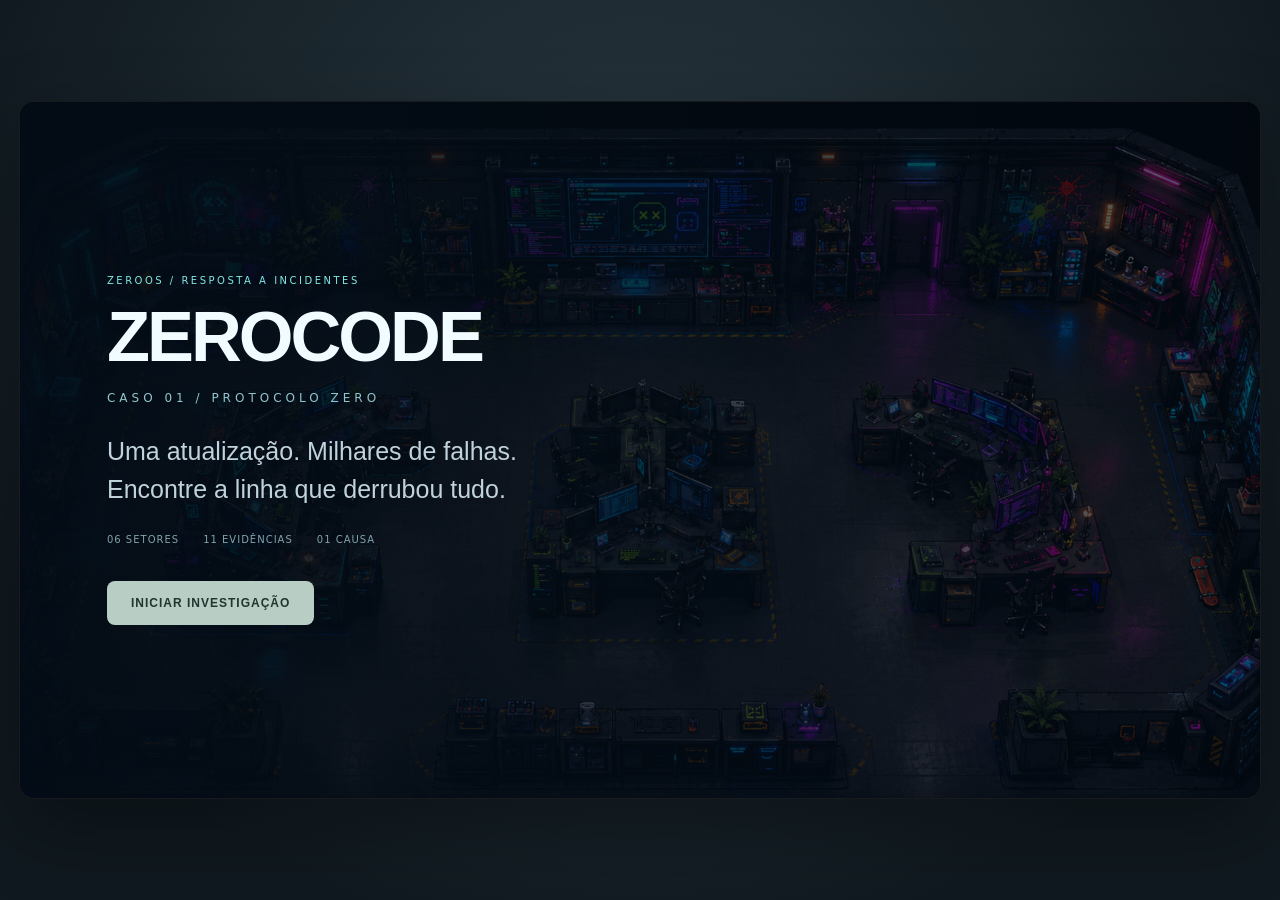
==== index.html @ 0b6ac016 "Tarefa 08: app Wireshark (50 pacotes, filtros, detalhes) liberado por 5 lembranças" ====
<!DOCTYPE html>
<html lang="pt-br">
<head>
  <meta charset="UTF-8" />
  <meta name="viewport" content="width=device-width, initial-scale=1.0" />
  <title>ZeroCode — Protocolo Zero</title>
  <link rel="icon" type="image/png" href="assets/zeroos/imported/1.png?v=2" />
  <link rel="stylesheet" href="style.css" />
  <link rel="stylesheet" href="ui/phone.css" />
  <link rel="stylesheet" href="ui/pixel-hud.css" />
  <link rel="stylesheet" href="ui/manager.css" />
  <link rel="stylesheet" href="ui/nexus.css" />
  <link rel="stylesheet" href="ui/pause-charcoal.css" />
  <link rel="stylesheet" href="ui/final-conversation.css" />
  <link rel="stylesheet" href="ui/os-base.css" />
  <link rel="stylesheet" href="ui/os-theme-zero.css" />
  <link rel="stylesheet" href="ui/os-theme-windows.css" />
  <link rel="stylesheet" href="ui/zeroos-apps.css" />
  <link rel="stylesheet" href="ui/flags.css" />
</head>
<body>
  <div id="game-container">
    <canvas id="game-canvas" width="800" height="600"></canvas>

    <!-- TELA INICIAL -->
    <div id="start-screen" class="overlay-screen">
      <div class="overlay-box">
        <div class="eyebrow">ZEROOS / RESPOSTA A INCIDENTES</div><h1 class="title-neon">ZEROCODE</h1>
        <p class="subtitle">CASO 01 / PROTOCOLO ZERO</p>
        <p class="intro-copy">Uma atualização. Milhares de falhas.<br>Encontre a linha que derrubou tudo.</p><div class="case-meta"><span>06 SETORES</span><span>11 EVIDÊNCIAS</span><span>01 CAUSA</span></div><button id="start-button" class="neon-button">INICIAR INVESTIGAÇÃO</button>
      </div>
    </div>

    <!-- CHAMADO INICIAL / BRIEFING -->
    <div id="briefing-screen" class="overlay-screen hidden">
      <div class="overlay-box">
        <h2 class="alert-title">INCIDENTE DETECTADO</h2>
        <p class="briefing-text">
          02:14. O deploy 2.1 do NEXUS derrubou a operação. Clientes cobrados várias vezes. A fila não para de crescer. E chamaram você — o melhor do time.
        </p>
        <p class="briefing-text">
          Só tem um problema: depois do acidente, você não lembra de nada. E ninguém pode saber.
        </p>
        <p class="controls-hint">WASD / setas: mover · Shift: correr · E: interagir · J: dossiê · I: bolso · Esc: pausa</p>
        <button id="briefing-button" class="neon-button">ENTRAR NA SALA</button>
      </div>
    </div>

    <!-- HUD -->
    <div id="hud" class="hidden">
      <div class="hud-panel">
        <div class="hud-found">Pistas encontradas: 0/0</div>
        <div class="hud-relevant">Pistas relevantes: 0/0</div>
        <div class="hud-false hidden">Pista falsa identificada: NÃO</div>
      </div>
    </div>

    <!-- MINIMAPA -->
    <div id="minimap" class="hidden"></div>

    <!-- MINI INVENTÁRIO -->
    <div id="inventory" class="hidden" aria-label="Inventário">
      <button class="inv-bag" aria-label="Abrir bolso do moletom (I)"><span class="pocket-symbol" aria-hidden="true"></span><span>BOLSO <kbd>I</kbd></span></button>
      <div class="inv-slots"></div>
    </div>

    <div id="interaction-prompt" class="hidden"></div>

    <!-- ALERTA DE PISTA -->
    <div id="clue-alert" class="hidden">
      <div class="clue-alert-box">
        <div class="clue-alert-title">PISTA ENCONTRADA</div>
        <div class="clue-alert-body"></div>
      </div>
    </div>

    <!-- MODAL DE DIÁLOGO -->
    <div id="dialogue-modal" class="hidden">
      <div class="dialogue-panel">
        <div class="dialogue-portraits">
          <div class="dialogue-sprite npc">
            <div class="sprite-avatar npc-avatar"></div>
          </div>
          <div class="dialogue-sprite player">
            <div class="sprite-avatar player-avatar"></div>
          </div>
        </div>
        <div class="dialogue-box">
          <div class="dialogue-speaker-badge">
            <span class="dialogue-name"></span>
          </div>
          <p class="dialogue-text"></p>
          <button class="dialogue-continue neon-button small">CONTINUAR (E)</button>
        </div>
      </div>
    </div>

    <!-- PAINEL DE DECISÃO FINAL -->
    <div id="decision-modal" class="hidden">
      <div class="decision-panel">
        <h2 class="decision-title">QUAL É A CAUSA MAIS PROVÁVEL?</h2>
        <div class="decision-options"></div>
      </div>
    </div>

    <!-- RESULTADO DA INVESTIGAÇÃO -->
    <div id="result-screen" class="overlay-screen hidden">
      <div class="overlay-box">
        <h2 class="result-title"></h2>
        <div class="result-body"></div>
        <button id="result-button" class="neon-button">CONCLUIR FASE</button>
      </div>
    </div>

    <!-- FASE CONCLUÍDA -->
    <div id="complete-screen" class="overlay-screen hidden">
      <div class="overlay-box">
        <h2 class="title-neon">FASE CONCLUÍDA</h2>
        <p class="subtitle">O NEXUS está online. A investigação fica registrada.</p><button class="neon-button">JOGAR NOVAMENTE</button>
      </div>
    </div>
  </div>

  <!-- Dados -->
  <script src="data/maps.js"></script>
  <script src="data/objects.js"></script>
  <script src="data/npcs.js"></script>
  <script src="data/dialogs.js"></script>
  <script src="data/clues.js"></script>
  <script src="data/missions.js"></script>
  <script src="data/code-missions.js"></script>

  <!-- Engine -->
  <script src="engine/api.js"></script>
  <script src="engine/progress.js"></script>
  <script src="engine/os/vfs.js"></script>
  <script src="engine/input.js"></script>
  <script src="engine/collision.js"></script>
  <script src="engine/camera.js"></script>
  <script src="engine/roomManager.js"></script>
  <script src="engine/player.js?v=2"></script>
  <script src="engine/interaction.js"></script>
  <script src="engine/clues.js"></script>
  <script src="engine/dialogue.js"></script>
  <script src="engine/mission.js"></script>
  <script src="engine/hud.js"></script>
  <script src="engine/inventory.js"></script>
  <script src="engine/renderer.js"></script>
  <script src="engine/phone.js"></script>
  <script src="engine/game.js"></script>

  <script src="engine/os/window-manager.js"></script>
  <script src="engine/os/context-menu.js"></script>
  <script src="engine/os/notepad.js"></script>
  <script src="engine/flags-ui.js"></script>
  <script src="engine/case.js"></script>
  <script src="engine/computer.js"></script>
  <script src="engine/explorer.js"></script>
  <script src="engine/manager.js"></script>
  <script src="main.js"></script>
  <script src="engine/windows-pixel.js"></script>
  <script src="engine/os-setup.js"></script>
  <script src="engine/os/apps.js"></script>
  <script src="engine/os/apps/sobre.js"></script>
  <script src="engine/os/terminal-core.js"></script>
  <script src="engine/os/apps/terminal.js"></script>
  <script src="engine/os/apps/wireshark-filter.js"></script>
  <script src="engine/os/apps/wireshark.js"></script>
  <script src="engine/nexus-result.js"></script>
</body>
</html>
---- style.css ----
:root {
  --neon-cyan: #7cf9ff;
  --neon-magenta: #ff2fd0;
  --neon-green: #3dff8a;
  --neon-yellow: #ffd23d;
  --bg-dark: #05060a;
  --panel-bg: rgba(10, 12, 24, 0.92);
  --font-main: 'Courier New', Courier, monospace;
}

* {
  box-sizing: border-box;
}

html, body {
  margin: 0;
  padding: 0;
  background: #000;
  color: #eaf6ff;
  font-family: var(--font-main);
  height: 100%;
  overflow: hidden;
}

#game-container {
  position: relative;
  width: min(96vw, 167vh);
  aspect-ratio: 1672 / 941;
  margin: 12px auto;
  border: 2px solid rgba(124, 249, 255, 0.4);
  box-shadow: 0 0 40px rgba(124, 249, 255, 0.15);
  background: var(--bg-dark);
}

#game-container:fullscreen,
#game-container:-webkit-full-screen {
  width: 100vw !important;
  height: 100vh !important;
  max-width: none !important;
  max-height: none !important;
  aspect-ratio: auto !important;
  margin: 0 !important;
  border: none !important;
  border-radius: 0 !important;
  box-shadow: none !important;
}

#game-canvas {
  display: block;
  width: 100%;
  height: 100%;
  image-rendering: auto;
}

.hidden {
  display: none !important;
}

/* --------- Overlays genéricos (start / briefing / result / complete) --------- */

.overlay-screen {
  position: absolute;
  inset: 0;
  display: flex;
  align-items: center;
  justify-content: center;
  background: rgba(2, 3, 8, 0.92);
  z-index: 40;
  text-align: center;
  padding: 20px;
}

.overlay-box {
  max-width: 560px;
}

.title-neon {
  font-size: 48px;
  letter-spacing: 6px;
  margin: 0 0 8px;
  color: var(--neon-cyan);
  text-shadow: 0 0 8px var(--neon-cyan), 0 0 22px var(--neon-magenta);
}

.subtitle {
  color: #b9c8ff;
  margin: 0 0 28px;
  font-size: 15px;
}

.alert-title {
  color: var(--neon-magenta);
  font-size: 28px;
  letter-spacing: 3px;
  text-shadow: 0 0 10px var(--neon-magenta);
  margin-bottom: 18px;
}

.briefing-text {
  color: #d4e6ff;
  font-size: 14px;
  line-height: 1.6;
  margin-bottom: 14px;
}

.neon-button {
  background: transparent;
  color: var(--neon-cyan);
  border: 2px solid var(--neon-cyan);
  padding: 12px 26px;
  font-family: var(--font-main);
  font-size: 14px;
  letter-spacing: 2px;
  cursor: pointer;
  border-radius: 4px;
  box-shadow: 0 0 10px rgba(124, 249, 255, 0.4);
  transition: all 0.15s ease;
  margin-top: 10px;
}

.neon-button:hover {
  background: rgba(124, 249, 255, 0.15);
  box-shadow: 0 0 18px rgba(124, 249, 255, 0.8);
}

.neon-button.small {
  padding: 8px 16px;
  font-size: 12px;
}

.result-title {
  font-size: 24px;
  letter-spacing: 2px;
  margin-bottom: 16px;
  color: var(--neon-yellow);
  text-shadow: 0 0 10px var(--neon-yellow);
}

#result-screen.is-correct .result-title {
  color: var(--neon-green);
  text-shadow: 0 0 10px var(--neon-green);
}

#result-screen.is-incorrect .result-title {
  color: var(--neon-magenta);
  text-shadow: 0 0 10px var(--neon-magenta);
}

.result-body p {
  color: #d4e6ff;
  font-size: 14px;
  line-height: 1.6;
  margin: 0 0 10px;
}

/* --------- HUD --------- */

#hud {
  position: absolute;
  top: 12px;
  left: 12px;
  z-index: 20;
  pointer-events: none;
}

.hud-panel {
  background: var(--panel-bg);
  border: 1px solid rgba(124, 249, 255, 0.4);
  border-radius: 6px;
  padding: 10px 14px;
  font-size: 12px;
  line-height: 1.7;
  color: var(--neon-cyan);
  box-shadow: 0 0 12px rgba(124, 249, 255, 0.2);
}

.hud-false {
  color: var(--neon-magenta);
}

#interaction-prompt {
  position: absolute;
  bottom: 24px;
  left: 50%;
  transform: translateX(-50%);
  background: rgba(0, 0, 0, 0.75);
  border: 1px solid var(--neon-yellow);
  color: var(--neon-yellow);
  padding: 8px 16px;
  border-radius: 20px;
  font-size: 13px;
  letter-spacing: 1px;
  z-index: 20;
  box-shadow: 0 0 12px rgba(255, 210, 61, 0.5);
}

/* --------- Minimapa --------- */

#minimap {
  position: absolute;
  left: 12px;
  bottom: 12px;
  z-index: 20;
  max-width: 58%;
  padding: 8px 10px;
  background: rgba(5, 7, 16, 0.9);
  border: 1px solid rgba(181, 108, 255, 0.55);
  border-radius: 6px;
  box-shadow: 0 0 14px rgba(181, 108, 255, 0.25);
  pointer-events: none;
}

.minimap-title {
  margin-bottom: 6px;
  color: #b9c8ff;
  font-size: 8px;
  letter-spacing: 1.5px;
}

.minimap-route {
  display: flex;
  align-items: center;
  gap: 4px;
}

.minimap-room {
  padding: 4px 6px;
  border: 1px solid rgba(124, 249, 255, 0.2);
  border-radius: 3px;
  color: rgba(234, 246, 255, 0.35);
  font-size: 8px;
  white-space: nowrap;
}

.minimap-room.visited {
  color: #b9c8ff;
  border-color: rgba(124, 249, 255, 0.55);
}

.minimap-room.current {
  color: var(--neon-cyan);
  border-color: var(--neon-cyan);
  background: rgba(124, 249, 255, 0.12);
  box-shadow: 0 0 9px rgba(124, 249, 255, 0.55);
}

.minimap-connector {
  color: rgba(124, 249, 255, 0.55);
  font-size: 9px;
}

.minimap-connector.disconnected {
  color: rgba(255, 255, 255, 0.15);
}

/* --------- Alerta de pista (toast) --------- */

#clue-alert {
  position: absolute;
  top: 12px;
  right: 12px;
  max-width: 260px;
  z-index: 30;
  opacity: 0;
  transform: translateY(-10px);
  transition: opacity 0.3s ease, transform 0.3s ease;
  pointer-events: none;
}

#clue-alert.visible {
  opacity: 1;
  transform: translateY(0);
}

.clue-alert-box {
  background: var(--panel-bg);
  border: 1px solid var(--neon-green);
  border-radius: 6px;
  padding: 12px 14px;
  box-shadow: 0 0 16px rgba(61, 255, 138, 0.35);
}

.clue-alert-title {
  color: var(--neon-green);
  font-size: 12px;
  letter-spacing: 1.5px;
  margin-bottom: 6px;
}

.clue-alert-body p {
  color: #d4e6ff;
  font-size: 11px;
  line-height: 1.5;
  margin: 0 0 4px;
}

/* --------- Modal de diálogo (quase tela cheia) --------- */

#dialogue-modal {
  position: absolute;
  inset: 24px;
  z-index: 50;
  background: rgba(3, 4, 10, 0.94);
  border: 1px solid rgba(124, 249, 255, 0.4);
  border-radius: 10px;
  display: flex;
  flex-direction: column;
  padding: 24px;
}

.dialogue-panel {
  display: flex;
  flex-direction: column;
  height: 100%;
}

.dialogue-portraits {
  flex: 1;
  display: flex;
  align-items: flex-end;
  justify-content: space-between;
  padding: 0 20px;
}

.dialogue-sprite {
  opacity: 0.35;
  transition: opacity 0.15s ease, transform 0.15s ease;
  transform: scale(0.94);
}

.dialogue-sprite.active {
  opacity: 1;
  transform: scale(1);
}

.sprite-avatar {
  width: 96px;
  height: 96px;
  border-radius: 50%;
  border: 2px solid var(--neon-cyan);
  box-shadow: 0 0 20px rgba(124, 249, 255, 0.4);
}

.npc-avatar {
  background: radial-gradient(circle at 35% 30%, #ff7ad9, #7a1f6b);
}

.player-avatar {
  background: radial-gradient(circle at 35% 30%, #7cf9ff, #1e5fd7);
}

.dialogue-box {
  border-top: 1px solid rgba(124, 249, 255, 0.3);
  padding-top: 16px;
}

.dialogue-speaker-badge {
  display: inline-block;
  padding: 4px 12px;
  border-radius: 4px;
  margin-bottom: 10px;
  font-size: 12px;
  letter-spacing: 1.5px;
  border: 1px solid var(--neon-cyan);
  color: var(--neon-cyan);
}

.dialogue-speaker-badge.is-player {
  border-color: #7cf9ff;
  color: #7cf9ff;
}

.dialogue-speaker-badge.is-npc {
  border-color: var(--neon-magenta);
  color: var(--neon-magenta);
}

.dialogue-text {
  font-size: 16px;
  line-height: 1.6;
  color: #eaf6ff;
  min-height: 48px;
}

#dialogue-modal.is-investigation {
  justify-content: center;
}

#dialogue-modal.is-investigation .dialogue-panel {
  justify-content: center;
}

#dialogue-modal.is-investigation .dialogue-portraits {
  display: none;
}

#dialogue-modal.is-investigation .dialogue-box {
  width: min(680px, 92%);
  margin: 0 auto;
  padding: 28px;
  border: 1px solid rgba(47, 208, 255, 0.5);
  border-radius: 8px;
  background: rgba(5, 9, 18, 0.96);
  box-shadow: 0 0 22px rgba(47, 208, 255, 0.2);
}

#dialogue-modal.is-investigation .dialogue-text {
  min-height: 80px;
  white-space: pre-line;
  color: var(--neon-cyan);
}

/* --------- Painel de decisão final --------- */

#decision-modal {
  position: absolute;
  inset: 0;
  z-index: 55;
  background: rgba(2, 3, 8, 0.94);
  display: flex;
  align-items: center;
  justify-content: center;
}

.decision-panel {
  width: 90%;
  max-width: 520px;
  background: var(--panel-bg);
  border: 1px solid var(--neon-yellow);
  border-radius: 10px;
  padding: 28px;
  box-shadow: 0 0 24px rgba(255, 210, 61, 0.3);
  text-align: center;
}

.decision-title {
  color: var(--neon-yellow);
  font-size: 18px;
  letter-spacing: 1px;
  margin-bottom: 20px;
}

.decision-options {
  display: flex;
  flex-direction: column;
  gap: 10px;
}

.decision-option {
  background: transparent;
  border: 1px solid rgba(124, 249, 255, 0.5);
  color: #eaf6ff;
  font-family: var(--font-main);
  font-size: 13px;
  padding: 12px 14px;
  border-radius: 6px;
  cursor: pointer;
  text-align: left;
  transition: all 0.15s ease;
}

.decision-option:hover {
  border-color: var(--neon-cyan);
  background: rgba(124, 249, 255, 0.1);
  box-shadow: 0 0 12px rgba(124, 249, 255, 0.4);
}
/* Protocolo Zero: interface de operação */
:root{--neon-cyan:#80e8e6;--neon-magenta:#b9a2ff;--panel-bg:rgba(6,19,29,.96)}
body{display:grid;place-items:center;background:radial-gradient(ellipse at 50% 20%,#102631,#03090f 70%)}
#game-container{width:min(98vw,174vh);margin:0;border:1px solid #34515b;box-shadow:0 24px 100px #0009;overflow:hidden}
.overlay-screen{background:linear-gradient(90deg,rgba(3,12,22,.97),rgba(3,12,22,.65)),url('assets/backgrounds/fase1/sala-dev.png') center/cover;text-align:left;justify-content:flex-start;padding:7%;overflow:auto}
.overlay-box{max-width:680px}.eyebrow{display:block;color:#80e8e6;font-size:10px;letter-spacing:2.5px;margin-bottom:14px}.title-neon{font-family:Arial,sans-serif;font-size:clamp(34px,5.5vw,82px);font-weight:900;letter-spacing:-3px;text-shadow:none;color:#f0fcff;line-height:1.05}.subtitle{letter-spacing:4px;color:#91c5cd;font-size:12px;margin:18px 0 28px}.intro-copy{font-family:Arial,sans-serif;font-size:clamp(16px,2vw,25px);line-height:1.5;color:#c0d2db}.case-meta{display:flex;gap:24px;font-size:10px;color:#81a3ad;letter-spacing:1px;margin:26px 0}.neon-button{background:#80e8e6;color:#071b24;border:0;border-radius:2px;box-shadow:none;font-weight:bold;padding:15px 24px}.neon-button:hover{background:#b5fffa;color:#071b24;box-shadow:0 0 25px #80e8e633}button:focus-visible{outline:3px solid #ffd48c;outline-offset:4px}.alert-title{color:#ffc88a;text-shadow:none}.briefing-text{font-family:Arial,sans-serif;font-size:16px}.controls-hint{font-size:11px;color:#91adb8;line-height:1.7}
#case-bar{position:absolute;top:0;left:0;right:0;z-index:22;display:flex;align-items:center;gap:10px;padding:14px 20px;background:linear-gradient(#06131bf5,#06131be8);border-bottom:1px solid #42616a}#case-bar>div{flex:1}#case-bar .eyebrow{font-size:8px;margin-bottom:6px}#case-bar strong{font-size:12px;font-weight:normal;color:#edfaff}#case-bar button,.case-heading button{background:#142c36;border:1px solid #3f626e;color:#bce9ed;padding:10px;font:11px monospace;cursor:pointer}
#hud{top:88px;left:16px}.hud-panel{font-size:10px;border-radius:2px;border-color:#48636c;box-shadow:none}.hud-relevant{color:#ffc88a}#clue-alert{top:88px}#minimap{border-color:#48636c;box-shadow:none;border-radius:2px}.minimap-room{font-size:9px;padding:6px}.minimap-title{color:#90b2bd}#interaction-prompt{border-radius:3px;border-color:#80e8e6;color:#daffff;box-shadow:none;bottom:70px;max-width:80%;text-align:center;font-size:11px}
#dialogue-modal{inset:auto 5% 7%;min-height:210px;max-height:75%;padding:24px;border-radius:3px;background:#071620f5;box-shadow:0 20px 80px #0008;overflow:auto}.dialogue-portraits{display:none}.dialogue-box{border:0;padding:0}.dialogue-text{font-family:Arial,sans-serif;font-size:18px;line-height:1.7}#dialogue-modal.is-investigation .dialogue-box{width:100%;padding:0;border:0;box-shadow:none;background:none}#dialogue-modal.is-investigation .dialogue-text{font-family:monospace;font-size:15px;min-height:0}.dialogue-speaker-badge{margin-bottom:0;border:0;padding:0;font-size:11px}.dialogue-continue{float:right}
#case-panel{position:absolute;inset:0;z-index:60;display:grid;place-items:center;background:#020910df;padding:4%;backdrop-filter:blur(6px)}.case-window{width:min(850px,100%);max-height:100%;display:flex;flex-direction:column;background:#091a25;border:1px solid #395a68;box-shadow:0 25px 70px #0008}.case-heading{display:flex;align-items:center;justify-content:space-between;padding:22px 26px;border-bottom:1px solid #2b4654}.case-heading .eyebrow{font-size:9px;margin-bottom:8px}.case-heading h2{font:600 26px Arial,sans-serif;margin:0}.case-content{padding:20px 26px;overflow:auto;line-height:1.6;font-size:13px;color:#b5ced9}.case-content pre{background:#031019;border-left:3px solid #80e8e6;padding:22px;color:#80e8e6;font:14px/1.9 monospace;white-space:pre-wrap}.case-content .decision-option{display:block;width:100%;margin:8px 0;padding:14px}.decision-option:disabled{opacity:.4;cursor:default}.terminal-feedback{color:#ffc88a;min-height:24px}.evidence-grid{display:grid;grid-template-columns:1fr 1fr;gap:12px}.evidence-card{border:1px dashed #344c5b;padding:16px;background:#0d202c}.evidence-card.recovered{border:1px solid #3b696c}.evidence-card small{font-size:9px;color:#80e8e6;letter-spacing:1px}.evidence-card h3{font:600 16px Arial,sans-serif;color:#e0f1f7;margin:10px 0}.evidence-card p{font:13px/1.6 Arial,sans-serif;margin:0}.control-grid{display:grid;grid-template-columns:1fr 1fr;gap:16px;margin:24px 0}.control-grid span{border:1px solid #36525e;padding:14px;color:#80e8e6}.control-grid b{display:block;color:#c6d8df;font-weight:normal}.decision-panel{max-width:660px;border:1px solid #668277;border-radius:3px;box-shadow:none;max-height:95%;overflow:auto}.decision-title{color:#80e8e6}.result-title{text-shadow:none}.result-body p{font-family:Arial,sans-serif;font-size:16px}
@media(max-width:700px){#case-bar{padding:8px;gap:5px}#case-bar strong{font-size:9px}#case-bar button{font-size:9px;padding:6px}#case-bar .eyebrow{display:none}#hud{top:45px}.hud-panel{padding:5px;font-size:8px}#clue-alert{top:45px;max-width:210px}#minimap{padding:5px;max-width:95%}.minimap-room{font-size:7px;padding:3px}.minimap-title{display:none}.case-heading{padding:12px}.case-heading h2{font-size:19px}.case-content{padding:12px}.case-content pre{font-size:11px;padding:10px}.overlay-screen{padding:5%}.subtitle{margin:10px 0;font-size:9px}.intro-copy{margin:10px 0}.case-meta{margin:12px 0;gap:15px;font-size:8px}.neon-button{padding:10px 15px;font-size:11px}.briefing-text{font-size:12px}.alert-title{font-size:21px}.dialogue-text{font-size:14px}.evidence-grid{grid-template-columns:1fr}}
@media(prefers-reduced-motion:reduce){*{transition:none!important;animation:none!important}}
.case-window{min-height:0;max-height:100%;overflow:hidden}.case-content{min-height:0}.case-heading{flex-shrink:0}

/* Direção visual — luz difusa, superfícies foscas e sinalização discreta. */
:root {
  --font-main: 'Segoe UI', system-ui, -apple-system, sans-serif;
  --neon-cyan: #bad7d1;
  --neon-magenta: #b9bacd;
  --neon-green: #aec8b8;
  --neon-yellow: #d6c6ab;
  --panel-bg: rgba(23, 35, 44, .92);
  color-scheme: dark;
}
body { background: radial-gradient(ellipse at 50% 30%, #293840, #10191f 78%); }
#game-container { width: min(97vw, 171vh); border-color: #ffffff14; border-radius: 16px; box-shadow: 0 28px 80px #0005; }
#game-canvas { image-rendering: auto; }
#case-bar {
  top: 16px; left: 18px; right: 18px; padding: 12px 16px; gap: 10px;
  background: rgba(23, 35, 44, .88); border: 1px solid #ffffff12;
  border-radius: 12px; box-shadow: 0 6px 22px #0002; backdrop-filter: blur(16px);
}
#case-bar .eyebrow { color: #a9bebf; letter-spacing: 2px; font-size: 9px; margin-bottom: 5px; }
#case-bar strong { font: 500 13px/1.4 'Segoe UI', sans-serif; color: #e0e9e8; }
#case-bar button, .case-heading button {
  border: 1px solid #ffffff12; background: #ffffff05; color: #c4d3d4;
  font: 500 11px 'Segoe UI', sans-serif; border-radius: 7px; padding: 10px 13px;
  transition: background .18s, border-color .18s;
}
#case-bar button:hover, .case-heading button:hover { background: #ffffff10; border-color: #ffffff28; }
#hud { top: 100px; left: 24px; }
.hud-panel { color: #d3dedd; background: #1b2932bb; border: 1px solid #ffffff10; border-radius: 9px; padding: 9px 13px; font: 11px/1.8 'Segoe UI', sans-serif; backdrop-filter: blur(12px); }
.hud-relevant { color: #acbdbb; }
#minimap { left: 24px; bottom: 20px; padding: 10px 12px; border: 1px solid #ffffff12; border-radius: 10px; background: #1b2932da; backdrop-filter: blur(12px); }
.minimap-title { font-size: 8px; letter-spacing: 1.8px; color: #9daeb2; margin-bottom: 8px; }
.minimap-route { gap: 6px; }
.minimap-room { font: 500 9px 'Segoe UI', sans-serif; border-color: transparent; color: #87989e; border-radius: 5px; padding: 6px 7px; }
.minimap-room.visited { color: #b7c5c7; border-color: #ffffff12; }
.minimap-room.current { color: #e1edeb; background: #aecbc31a; border-color: #b1ccc32e; box-shadow: none; }
.minimap-connector { color: #7e95966b; }
#interaction-prompt { bottom: 84px; padding: 11px 18px; border: 1px solid #e0ece42b; border-radius: 10px; background: #202f38ed; color: #e0e9e6; font: 500 12px 'Segoe UI', sans-serif; letter-spacing: .3px; backdrop-filter: blur(12px); box-shadow: 0 5px 20px #0002; }
#clue-alert { top: 104px; right: 24px; }
.clue-alert-box { background: #22352ef0; border: 1px solid #b2cbb835; border-radius: 10px; box-shadow: 0 8px 24px #0002; }
.clue-alert-title { color: #c2d8ca; font-size: 11px; letter-spacing: 1px; }
.clue-alert-body p { color: #c1ceca; font: 12px/1.6 'Segoe UI', sans-serif; }
#dialogue-modal { border: 1px solid #ffffff18; border-radius: 14px; padding: 26px 30px; background: #1a2932f5; box-shadow: 0 16px 50px #0004; backdrop-filter: blur(18px); }
.dialogue-text { color: #dce5e4; font: 17px/1.75 'Segoe UI', sans-serif; }
.dialogue-speaker-badge.is-npc, .dialogue-speaker-badge.is-player { color: #b4cec8; font-family: 'Segoe UI', sans-serif; letter-spacing: 1px; }
#dialogue-modal.is-investigation .dialogue-text { color: #c4d9d4; font-size: 14px; }
.neon-button { background: #b8cec5; color: #22352f; border-radius: 8px; box-shadow: none; font: 600 12px 'Segoe UI', sans-serif; letter-spacing: 1px; }
.neon-button:hover { background: #cfdfd7; box-shadow: none; color: #1b3028; }
#case-panel { background: #101b25b8; backdrop-filter: blur(10px); }
.case-window { background: #202f39; border-color: #ffffff1c; border-radius: 16px; box-shadow: 0 24px 70px #0004; }
.case-heading { border-color: #ffffff10; padding: 24px 28px; }
.case-heading h2 { color: #e1e8e6; font: 500 25px 'Segoe UI', sans-serif; }
.case-heading .eyebrow { color: #a3bdb6; }
.case-content { color: #bac8cd; scrollbar-color: #647b80 transparent; scrollbar-width: thin; }
.case-content pre { border-color: #9bbab0; background: #16242d; color: #bdd2ca; border-radius: 8px; }
.evidence-card { border-color: #ffffff14; background: #ffffff03; border-radius: 10px; }
.evidence-card.recovered { border-color: #abc7b632; background: #a1c5b508; }
.evidence-card small { color: #abc1bb; }
.evidence-card h3 { font-family: 'Segoe UI', sans-serif; font-weight: 500; }
.evidence-card p { color: #b9c7c9; font-family: 'Segoe UI', sans-serif; }
.decision-option { font-family: 'Segoe UI', sans-serif; border-color: #ffffff20; border-radius: 8px; color: #d3dedc; }
.decision-option:hover { border-color: #bacfc760; background: #bed4cb0c; box-shadow: none; }
.decision-panel { background: #202f39; border-color: #ffffff20; border-radius: 14px; }
.decision-title, .terminal-feedback { color: #c4cebb; }
.control-grid span { border-color: #ffffff1c; border-radius: 9px; color: #bbcec7; }
@media (max-width: 700px) {
  #game-container { border-radius: 9px; }
  #case-bar { top: 7px; left: 8px; right: 8px; padding: 7px 9px; border-radius: 8px; }
  #case-bar strong { font-size: 10px; } #case-bar button { font-size: 9px; padding: 6px; }
  #hud { top: 57px; left: 12px; } .hud-panel { font-size: 9px; padding: 5px 9px; }
  #minimap { bottom: 10px; left: 12px; padding: 6px 8px; } .minimap-room { font-size: 8px; padding: 4px; }
  #clue-alert { top: 57px; right: 12px; } #interaction-prompt { bottom: 52px; font-size: 10px; padding: 8px 11px; }
  #dialogue-modal { padding: 16px 20px; } .dialogue-text { font-size: 14px; }
}

/* A opacidade é conduzida pelo loop do jogo, sincronizada com a troca de sala. */
#room-transition {
  position: absolute;
  inset: 0;
  z-index: 80;
  display: grid;
  place-items: center;
  background: #121e27;
  opacity: 0;
  cursor: wait;
}
.room-transition-card { text-align: center; padding: 24px; }
.room-transition-card span {
  display: block;
  color: #8fa9aa;
  font: 500 10px 'Segoe UI', sans-serif;
  letter-spacing: 3px;
  margin-bottom: 12px;
}
.room-transition-card h2 {
  margin: 0;
  color: #dae5e1;
  font: 400 clamp(23px, 3vw, 36px) 'Segoe UI', sans-serif;
  letter-spacing: .5px;
}
.room-transition-card i {
  display: block;
  width: 36px;
  height: 2px;
  border-radius: 2px;
  background: #aec8bb;
  margin: 20px auto 0;
}

/* ═══════════════════════════════════════════════════════════
   PAUSE MENU — Cyberpunk HUD Style
   ═══════════════════════════════════════════════════════════ */

@keyframes pauseFadeIn {
  from { opacity: 0; }
  to   { opacity: 1; }
}
@keyframes pauseSlideLeft {
  from { opacity: 0; transform: translateX(-30px); }
  to   { opacity: 1; transform: translateX(0); }
}
@keyframes pauseSlideRight {
  from { opacity: 0; transform: translateX(30px); }
  to   { opacity: 1; transform: translateX(0); }
}
@keyframes pauseGlowPulse {
  0%, 100% { box-shadow: 0 0 8px #00e5ff44, inset 0 0 8px #00e5ff11; }
  50%      { box-shadow: 0 0 18px #00e5ff66, inset 0 0 14px #00e5ff22; }
}
@keyframes pauseScanline {
  from { background-position: 0 0; }
  to   { background-position: 0 100%; }
}

/* Fullscreen overlay */
#case-panel:has(.pause-menu) {
  background: none !important;
  backdrop-filter: none !important;
  padding: 0 !important;
}

.pause-menu {
  position: absolute;
  inset: 0;
  display: flex;
  flex-direction: column;
  z-index: 1;
  font-family: 'Segoe UI', system-ui, sans-serif;
}

.pause-backdrop {
  position: absolute;
  inset: 0;
  background:
    linear-gradient(180deg, rgba(2, 8, 18, .88) 0%, rgba(4, 14, 28, .82) 50%, rgba(2, 8, 18, .92) 100%);
  backdrop-filter: blur(16px) saturate(.6) brightness(.7);
  animation: pauseFadeIn .25s ease-out;
}

/* Two-column layout */
.pause-layout {
  position: relative;
  z-index: 2;
  flex: 1;
  display: grid;
  grid-template-columns: 1fr 1fr;
  gap: 40px;
  padding: 60px 50px 20px;
  align-content: start;
}

/* ───── LEFT COLUMN ───── */
.pause-left {
  animation: pauseSlideLeft .4s cubic-bezier(.22, .9, .36, 1);
}

.pause-header {
  display: flex;
  align-items: flex-start;
  gap: 16px;
  margin-bottom: 36px;
}

.pause-icon {
  font-size: 32px;
  color: #00e5ff;
  line-height: 1;
  text-shadow: 0 0 20px #00e5ff88, 0 0 40px #00e5ff44;
  margin-top: 2px;
}

.pause-eyebrow {
  display: block;
  font-size: 10px;
  font-weight: 500;
  letter-spacing: 2.5px;
  color: #6bc8d6;
  margin-bottom: 4px;
}

.pause-title {
  margin: 0;
  font-size: 42px;
  font-weight: 800;
  letter-spacing: 3px;
  color: #e8f4f8;
  line-height: 1;
  text-shadow: 0 0 30px #00e5ff22;
}

.pause-subtitle {
  display: block;
  font-size: 11px;
  font-weight: 500;
  letter-spacing: 3px;
  color: #00e5ff;
  margin-top: 6px;
  text-shadow: 0 0 12px #00e5ff66;
}

/* Navigation buttons */
.pause-nav {
  display: flex;
  flex-direction: column;
  gap: 8px;
  max-width: 380px;
}

.pause-nav-btn {
  display: flex;
  align-items: center;
  gap: 14px;
  width: 100%;
  padding: 14px 18px;
  background: rgba(10, 25, 40, .6);
  border: 1px solid rgba(0, 229, 255, .12);
  border-radius: 3px;
  color: #8eaab8;
  font: 600 13px/1 'Segoe UI', sans-serif;
  letter-spacing: 1.5px;
  cursor: pointer;
  transition: all .2s ease;
  position: relative;
}

.pause-nav-btn::before {
  content: '';
  position: absolute;
  left: 0;
  top: 0;
  bottom: 0;
  width: 3px;
  background: transparent;
  transition: background .2s;
}

.pause-nav-icon {
  font-size: 14px;
  width: 22px;
  text-align: center;
  color: #5a8a9a;
  transition: color .2s;
}

.pause-nav-chevron {
  margin-left: auto;
  font-size: 18px;
  color: #3a5a6a;
  transition: color .2s, transform .2s;
}

.pause-nav-btn:hover,
.pause-nav-btn.pause-nav-focused {
  background: rgba(0, 229, 255, .06);
  border-color: rgba(0, 229, 255, .25);
  color: #c8e4ee;
}
.pause-nav-btn:hover .pause-nav-icon,
.pause-nav-btn.pause-nav-focused .pause-nav-icon { color: #00e5ff; }
.pause-nav-btn:hover .pause-nav-chevron,
.pause-nav-btn.pause-nav-focused .pause-nav-chevron { color: #00e5ff; transform: translateX(3px); }
.pause-nav-btn:hover::before,
.pause-nav-btn.pause-nav-focused::before { background: #00e5ff; }

/* Primary button — CONTINUAR */
.pause-nav-primary {
  background: linear-gradient(135deg, rgba(0, 229, 255, .12), rgba(0, 180, 220, .06));
  border: 2px solid #00e5ff;
  color: #e0f7fa;
  font-weight: 700;
  font-size: 14px;
  padding: 16px 20px;
  box-shadow: 0 0 12px #00e5ff44, inset 0 0 10px #00e5ff11;
  animation: pauseGlowPulse 2.5s ease-in-out infinite;
}
.pause-nav-primary .pause-nav-icon { color: #00e5ff; font-size: 16px; }
.pause-nav-primary .pause-nav-chevron { color: #00e5ff88; }
.pause-nav-primary::before { background: #00e5ff; box-shadow: 0 0 8px #00e5ff; }

.pause-nav-primary:hover,
.pause-nav-primary.pause-nav-focused {
  background: linear-gradient(135deg, rgba(0, 229, 255, .2), rgba(0, 180, 220, .12));
  box-shadow: 0 0 24px #00e5ff66, inset 0 0 16px #00e5ff22;
  color: #ffffff;
}

.pause-nav-btn:focus-visible {
  outline: 2px solid #00e5ff88;
  outline-offset: 2px;
}

/* ───── RIGHT COLUMN ───── */
.pause-right {
  animation: pauseSlideRight .45s cubic-bezier(.22, .9, .36, 1);
}

.pause-info-panel {
  background: rgba(6, 18, 30, .75);
  border: 1px solid rgba(0, 229, 255, .15);
  border-radius: 4px;
  padding: 24px;
  position: relative;
  backdrop-filter: blur(8px);
}

/* Corner bracket decorations */
.pause-info-panel::before,
.pause-info-panel::after {
  content: '';
  position: absolute;
  width: 18px;
  height: 18px;
  border-color: #00e5ff;
  border-style: solid;
}
.pause-info-panel::before {
  top: -1px; left: -1px;
  border-width: 2px 0 0 2px;
}
.pause-info-panel::after {
  bottom: -1px; right: -1px;
  border-width: 0 2px 2px 0;
}

/* Mission header */
.pause-mission-header {
  display: flex;
  align-items: flex-start;
  gap: 14px;
  padding-bottom: 18px;
  border-bottom: 1px solid rgba(0, 229, 255, .1);
  margin-bottom: 18px;
}

.pause-mission-icon {
  width: 40px;
  height: 40px;
  display: grid;
  place-items: center;
  background: rgba(0, 229, 255, .08);
  border: 1px solid rgba(0, 229, 255, .25);
  border-radius: 4px;
  color: #00e5ff;
  font-size: 18px;
  flex-shrink: 0;
  text-shadow: 0 0 10px #00e5ff88;
}

.pause-mission-text {
  flex: 1;
  display: flex;
  flex-direction: column;
  gap: 3px;
}

.pause-mission-label {
  font-size: 9px;
  font-weight: 600;
  letter-spacing: 2px;
  color: #00e5ff;
}

.pause-mission-name {
  font-size: 17px;
  font-weight: 700;
  color: #e0f0f4;
  letter-spacing: .5px;
}

.pause-mission-desc {
  font-size: 11px;
  color: #7a9aaa;
}

.pause-mission-count {
  font: 700 18px/1 'Segoe UI', sans-serif;
  color: #00e5ff;
  text-shadow: 0 0 10px #00e5ff66;
  align-self: center;
}

/* Info sections */
.pause-info-section {
  margin-top: 18px;
}

.pause-info-title {
  font-size: 11px;
  font-weight: 700;
  letter-spacing: 1.5px;
  color: #b0d0dd;
  margin-bottom: 10px;
  display: flex;
  align-items: center;
  gap: 8px;
}

.pause-info-dot {
  color: #00e5ff;
  font-size: 12px;
}

.pause-info-row {
  display: flex;
  justify-content: space-between;
  align-items: center;
  padding: 7px 0;
  border-bottom: 1px solid rgba(255, 255, 255, .04);
  font-size: 12px;
  color: #8aa4b2;
}

.pause-info-row:last-child {
  border-bottom: none;
}

.pause-info-row > span:last-child {
  color: #c4dce6;
  font-weight: 600;
  letter-spacing: .5px;
}

.pause-info-ico {
  color: #00e5ff88;
  margin-right: 6px;
}

/* ───── BOTTOM BAR ───── */
.pause-bottom-bar {
  position: relative;
  z-index: 2;
  display: flex;
  justify-content: space-between;
  align-items: center;
  padding: 14px 50px;
  border-top: 1px solid rgba(0, 229, 255, .08);
  animation: pauseFadeIn .5s ease-out;
}

.pause-bottom-keys {
  display: flex;
  align-items: center;
  gap: 8px;
}

.pause-bottom-keys kbd {
  font: 700 10px/1 'Segoe UI', sans-serif;
  color: #d0e8f0;
  background: rgba(0, 229, 255, .1);
  border: 1px solid rgba(0, 229, 255, .3);
  border-radius: 3px;
  padding: 5px 10px;
  letter-spacing: .5px;
}

.pause-bottom-keys span {
  font-size: 10px;
  color: #6a8a9a;
  letter-spacing: 1px;
  margin-right: 14px;
}

.pause-bottom-tagline {
  font-size: 10px;
  font-weight: 500;
  letter-spacing: 3px;
  color: #00e5ff88;
  text-shadow: 0 0 8px #00e5ff44;
}

/* ───── RESPONSIVE ───── */
@media (max-width: 700px) {
  .pause-layout {
    grid-template-columns: 1fr;
    gap: 24px;
    padding: 30px 20px 10px;
  }
  .pause-title { font-size: 30px; }
  .pause-nav { max-width: 100%; }
  .pause-nav-btn { padding: 12px 14px; font-size: 12px; }
  .pause-nav-primary { padding: 14px 14px; font-size: 13px; }
  .pause-info-panel { padding: 18px; }
  .pause-mission-name { font-size: 14px; }
  .pause-bottom-bar { padding: 10px 20px; }
  .pause-bottom-tagline { display: none; }
}

@media (prefers-reduced-motion: reduce) {
  .pause-left, .pause-right, .pause-backdrop, .pause-bottom-bar { animation: none; }
  .pause-nav-primary { animation: none; }
}


/* Mini inventário */
#inventory { position: absolute; right: 24px; bottom: 20px; z-index: 20; display: flex; align-items: center; gap: 8px; padding: 8px 10px; border: 1px solid #ffffff12; border-radius: 10px; background: #1b2932da; backdrop-filter: blur(12px); pointer-events: none; }
#inventory.hidden { display: none; }
.inv-bag { font-size: 20px; line-height: 1; filter: saturate(.6); }
.inv-slot { width: 44px; height: 54px; display: grid; place-items: center; border: 1px dashed #48636c; border-radius: 5px; background: #0d202c; }
.inv-slot.filled { border-style: solid; border-color: #80e8e6; }
.inv-slot img { max-width: 36px; max-height: 46px; image-rendering: auto; }
---- ui/phone.css ----
/* Bolso costurado e celular: componentes locais, sem fontes externas. */
#inventory{pointer-events:auto!important;border:1px solid #526372!important;background:linear-gradient(145deg,#303e4c,#18212d)!important;border-radius:12px 12px 30px 30px!important;box-shadow:inset 0 0 0 4px #202c39,0 8px 20px #0006;padding:12px!important}
#inventory .inv-bag{display:flex;align-items:center;gap:10px;border:0;background:none;color:#e5eef4;font:600 10px/1.5 monospace;cursor:pointer;filter:none}
.inv-bag span:last-child{display:grid;gap:4px}.inv-bag kbd{color:#9eafbd;font-size:10px}.pocket-symbol{display:block;width:28px;height:25px;border:2px dashed #9babbc;border-top:3px solid #9babbc;border-radius:2px 2px 12px 12px}
#inventory .inv-slot{cursor:pointer;position:relative;padding:3px}#inventory .inv-slot[data-unread]:not([data-unread=""])::after{content:attr(data-unread);position:absolute;top:-7px;right:-7px;background:#a69af7;color:#171333;border-radius:20px;padding:2px 5px;font:bold 11px sans-serif}
#phone-overlay{position:absolute;inset:0;z-index:180;display:flex;flex-direction:column;align-items:center;justify-content:center;gap:8px;background:#050a12b8;backdrop-filter:blur(5px);font-family:'Segoe UI',sans-serif;color:#202337}#phone-overlay.hidden{display:none}#phone-overlay *{box-sizing:border-box}#phone-overlay button{cursor:pointer;font-family:inherit}#phone-overlay button:focus-visible,#phone-overlay input:focus-visible{outline:3px solid #a99afa;outline-offset:3px}
.hoodie-pocket{width:min(380px,90%);padding:26px;background:repeating-linear-gradient(35deg,#283443 0px,#283443 2px,#2b3745 3px,#2b3745 4px);color:#edf2f7;border:2px solid #546375;border-radius:18px 18px 75px 75px;box-shadow:0 25px 75px #0008;text-align:center}.hoodie-pocket header{display:flex;justify-content:space-between;text-align:left;align-items:center}.hoodie-pocket h2{font-size:20px;margin:5px 0 20px}.hoodie-pocket small{font-size:10px;letter-spacing:1px;color:#b9c8d8}.hoodie-pocket header button{background:none;color:white;border:0;font-size:26px}.pocket-seam{border:2px dashed #7c8c9d;border-radius:8px 8px 45px 45px;padding:20px}.pocket-item{background:#15202db3;color:white;border:1px solid #64798d;border-radius:10px;min-height:140px;width:100%;display:flex;flex-direction:column;align-items:center;justify-content:center;gap:9px}.pocket-item:disabled{cursor:default!important}.pocket-item img{height:75px}.pocket-item span{font-size:12px;color:#b6cadc}.hoodie-pocket p{font-size:12px;line-height:1.7;margin:18px 0}
.game-phone{width:min(342px,92%);height:min(620px,calc(100% - 48px));min-height:280px;background:#f6f6fb;border:7px solid #172130;outline:1px solid #728099;border-radius:37px;box-shadow:0 25px 90px #000b;overflow:hidden;display:flex;flex-direction:column}.phone-status{height:30px;flex-shrink:0;display:flex;align-items:center;justify-content:space-between;padding:0 16px;font-size:10px;font-weight:600;background:#ececf6;position:relative}.phone-camera{position:absolute;width:60px;height:13px;background:#172130;border-radius:0 0 12px 12px;left:calc(50% - 30px);top:0}.phone-header{display:flex;align-items:center;justify-content:space-between;padding:8px 12px;background:#5653a4;color:white;flex-shrink:0}.phone-header button{background:none;border:0;color:white;font-size:25px;width:32px;height:30px}.phone-header strong{font-size:15px}.phone-content{flex:1;min-height:0;display:flex;flex-direction:column;overflow:auto}.phone-home{height:5px;min-height:5px;width:85px;margin:10px auto;border:0;border-radius:10px;background:#77758f;flex-shrink:0}.phone-help{font:11px monospace;color:#d6d9e4}.phone-wallpaper{background:radial-gradient(ellipse at 15% 90%,#508493,transparent 70%),linear-gradient(150deg,#162837,#302f5b 70%);color:white;padding:30px 24px}.phone-clock{font-size:42px;font-weight:300;letter-spacing:2px}.phone-clock small{display:block;font-size:10px;letter-spacing:1px;color:#c2d6e2;margin-top:5px}.teams-launch{border:0;background:none;color:white;display:grid;justify-items:center;gap:10px;align-self:start;margin-top:38px;font-size:12px}.teams-logo{display:grid;place-items:center;width:54px;height:54px;background:#6965c7;box-shadow:6px 5px 0 #43418b;border-radius:12px;color:white;font-size:29px;font-weight:bold;position:relative}.teams-logo b{position:absolute;right:-7px;top:-7px;font-size:12px;background:#eee9ff;color:#484380;padding:4px 7px;border-radius:20px}.phone-home-note{margin-top:auto;font-size:12px;line-height:1.7;color:#bfccd9;max-width:190px}.teams-title{padding:25px 18px 10px}.teams-title small{font-size:9px;letter-spacing:1px;color:#777a91}.teams-title h2{font-size:23px;margin:6px 0}.teams-row{width:100%;padding:17px 14px;display:flex;gap:12px;text-align:left;background:white;border:0;border-bottom:1px solid #e9e9f0;align-items:center;color:#25283c}.teams-avatar{width:38px;height:38px;display:grid;place-items:center;flex-shrink:0;background:#e4def7;border-radius:14px;color:#575096;font-size:13px;font-weight:bold}.teams-row>span:nth-child(2){flex:1;min-width:0}.teams-row strong{font-size:13px;display:block}.teams-row small{display:block;white-space:nowrap;overflow:hidden;text-overflow:ellipsis;font-size:11px;color:#7d7b8a;max-width:195px;margin-top:6px}.teams-row>b{color:#6259a8;font-size:12px}.teams-footnote{margin:auto 18px 16px;padding-top:20px;color:#9391a1;font-size:10px}.thread-title{padding:13px 16px;background:white;border-bottom:1px solid #e1e1ed}.thread-title strong{display:block;font-size:14px}.thread-title small{font-size:10px;color:#888399}.teams-messages{flex:1;min-height:0;overflow:auto;padding:14px;display:flex;flex-direction:column;gap:12px}.teams-bubble{max-width:91%;background:white;border:1px solid #e8e5f0;border-radius:3px 13px 13px 13px;padding:10px 12px;align-self:start;overflow-wrap:anywhere}.teams-bubble.mine{background:#e8e2fa;border-color:#ddd4f3;border-radius:13px 3px 13px 13px;align-self:end}.teams-bubble strong{font-size:10px;color:#64579c}.teams-bubble p{font-size:12px;line-height:1.55;margin:5px 0 7px;white-space:pre-wrap}.teams-bubble small{display:block;text-align:right;font-size:9px;color:#92869f}.teams-replies{display:flex;gap:5px;padding:7px 10px;overflow:auto;flex-shrink:0}.teams-replies button{white-space:nowrap;border:1px solid #d6cdec;border-radius:16px;padding:7px 10px;background:#f5f1fd;color:#5e518b;font-size:10px}.teams-compose{display:flex;gap:5px;padding:8px 10px;background:white;flex-shrink:0}.teams-compose input{width:100%;min-width:0;border:1px solid #dedbe8;border-radius:8px;padding:11px 9px;font:12px 'Segoe UI',sans-serif;color:#272234;background:#faf9fd}.teams-compose button{border:0;border-radius:8px;background:#6255a8;color:white;width:38px;flex-shrink:0}.typing,.thread-empty{font-size:11px;color:#868094;padding:5px}
#phone-toast{position:absolute;z-index:190;bottom:105px;right:24px;max-width:min(330px,85%);padding:14px 18px;border:1px solid #a19ad870;border-radius:12px;background:#24243bee;color:#f0ecff;box-shadow:0 8px 30px #0006;font:12px/1.6 'Segoe UI',sans-serif;pointer-events:none}#phone-toast.hidden{display:none}

.hoodie-pocket{max-height:90vh;overflow:auto}.pocket-seam{display:grid;gap:12px}.pocket-pass img{height:125px;max-width:100%;object-fit:contain}.pocket-pass{padding:10px;box-sizing:border-box}

/* Zero Code — inventário e dispositivo no mesmo acabamento dos diálogos. */
#phone-overlay{padding:16px;color:#e7efff;background:#020711bf;backdrop-filter:blur(7px);--cyan:#42e5ff;--violet:#d653fa;--cut:polygon(20px 0,calc(100% - 20px) 0,100% 20px,100% calc(100% - 20px),calc(100% - 20px) 100%,20px 100%,0 calc(100% - 20px),0 20px)}
#phone-overlay button:focus-visible,#phone-overlay input:focus-visible{outline:2px solid #a8f5ff;outline-offset:-4px}
.hoodie-pocket{position:relative;width:min(660px,96%);max-height:100%;padding:26px 30px 18px;overflow:auto;border:2px solid transparent;border-radius:0;background:linear-gradient(130deg,#071a2b,#100c22) padding-box,linear-gradient(125deg,#37e6ff 0%,#287895 35%,#713aaf 65%,#e04bfc) border-box;clip-path:var(--cut);box-shadow:inset 0 0 0 5px #07101e,inset 0 0 0 7px #314360;text-align:left;scrollbar-width:thin;scrollbar-color:#8556b7 #0b1523}
.hoodie-pocket:before{content:'';display:block;position:absolute;top:7px;left:25px;width:27%;height:3px;background:#54e7ff;box-shadow:0 0 12px #2ce3ff;pointer-events:none}
.hoodie-pocket header{gap:12px;padding:0 0 18px;border-bottom:1px solid #394565;margin-bottom:20px;position:relative}
.hoodie-pocket header:after{content:'';position:absolute;bottom:-2px;left:0;width:70px;height:3px;background:#bb51f7}
.hoodie-pocket header small{font:20px ZeroPixel,monospace;color:#4de9ff;letter-spacing:2px}.hoodie-pocket header small span{color:#7953bd;margin-left:22px}
.hoodie-pocket h2{font:38px/1.1 ZeroPixel,monospace;color:#f4f2ff;text-shadow:2px 2px #512e80;margin:9px 0 0}
.hoodie-pocket header button{width:44px;height:44px;flex-shrink:0;border:1px solid #b768f1;box-shadow:inset 0 0 0 3px #1b1534,0 0 14px #922af52b;background:#201333;font:34px/1 monospace;color:#f1e6ff}
.pocket-seam{display:grid;gap:18px;padding:0;border:0;border-radius:0}
.pocket-item{--accent:#38dfff;display:grid;grid-template-columns:40% 1fr;align-items:center;gap:22px;min-height:180px;padding:18px;width:100%;border:1px solid #327092;border-left:3px solid var(--accent);border-radius:0;clip-path:polygon(14px 0,calc(100% - 14px) 0,100% 14px,100% calc(100% - 14px),calc(100% - 14px) 100%,14px 100%,0 calc(100% - 14px),0 14px);background:linear-gradient(120deg,#0b2437d9,#080e1dda),repeating-linear-gradient(135deg,transparent 0 3px,#36578030 3px 4px);box-shadow:inset 0 0 0 5px #0a1321,inset 0 0 0 6px #245470;text-align:left;color:#eef4ff;transition:filter .15s,border-color .15s}
.pocket-phone:hover{filter:brightness(1.18);border-color:#61efff}.pocket-pass{--accent:#d850f4;border-color:#743993;background:linear-gradient(120deg,#241039e6,#0c1020e6);box-shadow:inset 0 0 0 5px #111023,inset 0 0 0 6px #512865}
.pocket-art{height:158px;width:100%;display:grid;place-items:center;background:linear-gradient(145deg,#101e34,#080e1a);border:1px solid #315378;clip-path:polygon(16px 0,100% 0,100% calc(100% - 16px),calc(100% - 16px) 100%,0 100%,0 16px)}
.pocket-item .pocket-art img{width:94%;height:145px;object-fit:contain;image-rendering:pixelated;filter:drop-shadow(0 3px 8px #020713)}
.pocket-pass .pocket-art{border-color:#644085;background:linear-gradient(145deg,#1b1733,#090d1c)}
.pocket-info{display:flex;flex-direction:column;min-width:0;gap:8px}.pocket-info>small{font:13px ZeroPixel,monospace;letter-spacing:1.5px;color:#749eb8}.pocket-item .pocket-info strong{font:30px/1.1 ZeroPixel,monospace;text-shadow:2px 2px #2a1746;color:#f6f2ff}
.pocket-info p{margin:4px 0 0;font:13px/1.5 'Segoe UI',sans-serif;color:#b2c4dd}.pocket-item .pass-status{font:12px/1.6 'Segoe UI',sans-serif;color:#ceb4e6}.pass-status i{display:inline-block;width:5px;height:5px;background:#d56af6;box-shadow:0 0 6px #b346d1;margin-right:5px}
.pocket-item .pocket-open{display:flex;justify-content:space-between;align-items:center;margin-top:12px;border:1px solid #2ce6ff;border-left:4px solid #2ce6ff;background:linear-gradient(120deg,#0c3044,#101c35);color:#55edff;padding:10px 13px;font:24px ZeroPixel,monospace;box-shadow:0 0 10px #27dafa24}.pocket-open b{font:18px monospace}
.hoodie-pocket footer{display:flex;justify-content:space-between;gap:12px;padding-top:18px;margin-top:19px;border-top:1px solid #313351;color:#7293b1;font:13px ZeroPixel,monospace;letter-spacing:1px}.hoodie-pocket kbd{font:inherit;color:#c6d6f0;border:1px solid #526185;padding:1px 4px}.pocket-empty{text-align:center;padding:30px 16px;color:#aec7e2}.pocket-empty>span{display:block;color:#50e4ff;font-size:40px;margin-bottom:10px}.pocket-empty strong{font:27px ZeroPixel,monospace}
.game-phone{position:relative;width:min(350px,94%);height:min(680px,calc(100% - 24px));min-height:240px;border:7px solid #10192b;border-radius:24px;outline:1px solid #586697;background:#0a1120;color:#e9f1ff;box-shadow:-3px 0 0 #38cfed,3px 0 0 #ad4fd5,0 0 0 4px #080f1b,0 20px 70px #000b;overflow:hidden}
.phone-status{height:31px;background:#070e1b;color:#c4d9f0;font:12px ZeroPixel,monospace;padding:0 15px}.phone-camera{background:#02060d;width:56px;height:12px;border:1px solid #273652;border-top:0}.phone-camera:after{content:'';position:absolute;right:6px;top:3px;width:4px;height:4px;background:#325b83;border-radius:50%}.phone-signals{display:flex;align-items:center;gap:7px;color:#79d4e4}.phone-signals i{width:15px;height:7px;background:#70dccc;border:1px solid #bcfff1;box-shadow:2px 0 #548d8e}
.phone-header{padding:8px;background:linear-gradient(105deg,#0d2839,#251835);border-top:1px solid #224761;border-bottom:1px solid #44395c}.phone-header strong{font:22px ZeroPixel,monospace;letter-spacing:2px;text-align:center}.phone-header strong small{display:block;font:9px 'Segoe UI',sans-serif;letter-spacing:1px;color:#85a6bd;margin-top:2px}.phone-header button{width:30px;height:32px;color:#bcebf4;border:1px solid #405171;background:#101b30;font-size:24px;border-radius:4px}.phone-header button:hover{background:#293459}
.phone-home{background:linear-gradient(90deg,#38daef,#ab5cde);height:4px;min-height:4px;margin:9px auto;box-shadow:0 0 8px #6e5eba55}.phone-help{font:14px ZeroPixel,monospace;color:#adbed6}
.phone-wallpaper{padding:24px 22px;background-image:linear-gradient(#04102750,#0a12222b 45%,#060b1ce8),url('../assets/items/celular.png');background-size:cover,132% auto;background-position:center,center 51%;color:white;position:relative}
.phone-clock{font:60px/.95 ZeroPixel,monospace;letter-spacing:1px;text-shadow:0 2px 15px #000}.phone-clock small{font:11px 'Segoe UI',sans-serif;color:#b6d4ee;margin-top:10px;letter-spacing:2px}.teams-launch{margin-top:30px;gap:10px;font:17px ZeroPixel,monospace;text-shadow:0 2px 6px #000}.teams-logo{width:52px;height:52px;border-radius:9px;background:linear-gradient(140deg,#7577e9,#393677);border:1px solid #aaa4f0;box-shadow:3px 4px 0 #14193b,0 0 15px #7476d244}.teams-logo i{font:700 27px 'Segoe UI',sans-serif;font-style:normal}.teams-logo b{font:12px 'Segoe UI',sans-serif;background:#4fe3f4;color:#092335;border:2px solid #111c33;padding:3px 6px}.phone-home-note{max-width:none;background:#071324c9;border-left:2px solid #8a78cf;border-top:1px solid #4f58836b;padding:12px;margin-bottom:0;margin-top:auto;backdrop-filter:blur(8px)}.phone-home-note>small{font:12px ZeroPixel,monospace;letter-spacing:2px;color:#cfb2f1}.phone-home-note p{font:12px/1.6 'Segoe UI',sans-serif;color:#e0e8f5;margin:6px 0 10px}.phone-home-note>span{font:10px ZeroPixel,monospace;color:#64e7e0;letter-spacing:1px}
.phone-content{background-color:#0b1322;scrollbar-width:thin;scrollbar-color:#4c4b7c #0b1322}.teams-title{padding:21px 18px 13px}.teams-title small{color:#54d8eb;letter-spacing:1.5px}.teams-title h2{font:32px ZeroPixel,monospace;color:#f1f0ff;margin:6px 0}.teams-row{background:linear-gradient(100deg,#112237,#15192c);border-top:1px solid #293c54;border-bottom:1px solid #090f1d;color:#eaf1ff;padding:16px 13px;gap:11px}.teams-row:hover{background:#202942}.teams-avatar{border-radius:7px;background:linear-gradient(140deg,#1b4760,#443161);border:1px solid #4b678a;color:#b8edff;font:19px ZeroPixel,monospace;box-shadow:inset 3px 0 #44c6df}.teams-row strong{font-size:13px}.teams-row small{color:#98aac4;font-size:11px}.teams-row>b{background:#774bb8;color:#fff;min-width:19px;border-radius:4px;text-align:center;padding:2px}.teams-row>b:empty{display:none}.teams-footnote{color:#6e91aa;letter-spacing:1px;line-height:1.6}.thread-title{background:linear-gradient(110deg,#102d3d,#201a36);border-bottom:1px solid #34435b;padding:12px 14px}.thread-title strong{color:#e5f6ff}.thread-title small{color:#98aacb}.teams-messages{background:radial-gradient(ellipse at top left,#14273a,transparent 80%),#0b1220;scrollbar-width:thin;scrollbar-color:#535077 #101426}.teams-bubble{background:#18263a;border:1px solid #334760;border-left:2px solid #4cabca;color:#e0ebfa;border-radius:3px 10px 10px 10px}.teams-bubble.mine{background:#29223f;border-color:#51416d;border-left:1px solid #51416d;border-right:2px solid #b979e6}.teams-bubble strong{color:#74dbe8}.teams-bubble.mine strong{color:#d3a5f4}.teams-bubble small{color:#8fa3bb}.teams-bubble p{font-size:12px;line-height:1.6}.teams-replies{background:#101a2a;gap:6px;padding:8px}.teams-replies button{background:#172a3e;border:1px solid #35526c;color:#afd5e9;border-radius:4px}.teams-replies button:hover{border-color:#4ae3fa}.teams-compose{background:#0e1b2c;border-top:1px solid #33435d;padding:10px 8px;gap:7px}.teams-compose input{border-radius:5px;background:#070f1c;border:1px solid #425573;color:#e9f2ff}.teams-compose input::placeholder{color:#8198b6}.teams-compose button{background:linear-gradient(140deg,#254c6a,#623981);border:1px solid #607698;border-radius:5px;color:#e1f8ff}.typing,.thread-empty{color:#9fb3cf}
#phone-overlay:not(.hidden)~#phone-toast{visibility:hidden}
@media(max-height:650px){#phone-overlay{padding:12px}.hoodie-pocket{padding:20px 24px 13px}.hoodie-pocket header{padding-bottom:12px;margin-bottom:14px}.hoodie-pocket h2{font-size:32px}.hoodie-pocket header small{font-size:16px}.pocket-seam{gap:12px}.pocket-item{padding:12px 16px;min-height:118px;gap:18px}.pocket-art{height:112px}.pocket-item .pocket-art img{height:105px}.pocket-item .pocket-info strong{font-size:27px}.pocket-item .pocket-open{margin-top:4px;padding:6px 10px;font-size:21px}.pocket-info{gap:5px}.hoodie-pocket footer{margin-top:12px;padding-top:11px}.game-phone{height:calc(100% - 20px)}.phone-wallpaper{padding:15px 20px}.phone-clock{font-size:45px}.teams-launch{margin-top:17px;gap:7px}.teams-logo{width:43px;height:43px}.phone-home-note{padding:8px}.phone-home-note p{margin:4px 0}.phone-status{height:24px}.phone-header{padding:5px 8px}.teams-title{padding:12px}.teams-row{padding:11px}}
@media(max-width:520px){.hoodie-pocket{padding:19px 17px 14px;width:100%}.hoodie-pocket h2{font-size:30px}.hoodie-pocket header small{font-size:16px}.pocket-item{grid-template-columns:35% 1fr;gap:12px;padding:13px 10px}.pocket-art{height:130px}.pocket-item .pocket-art img{height:120px}.pocket-item .pocket-info strong{font-size:25px}.pocket-info p,.pocket-item .pass-status{font-size:11px}.pocket-info>small{font-size:11px}.hoodie-pocket footer{font-size:11px}.hoodie-pocket header button{width:35px;height:35px}}
/* Em telas estreitas o inventário usa a tela, não a altura do cenário 16:9. */
.phone-wallpaper{background-size:cover,160% auto}
@media(max-width:600px){#phone-overlay{position:fixed;inset:0;z-index:1000;padding:18px}.game-phone{height:min(680px,calc(100% - 26px));min-height:0}.hoodie-pocket{max-height:100%}}
@media(prefers-reduced-motion:reduce){.pocket-item{transition:none}}
---- ui/pixel-hud.css ----
@font-face{font-family:ZeroPixel;src:url('../assets/fonts/vt323-latin-400-normal.woff2') format('woff2');font-display:swap}
/* Interface de investigação: arte original com texto e estado reais. */
#hud{top:10px;left:10px;width:clamp(230px,19vw,290px);height:auto;aspect-ratio:1.38;z-index:21;pointer-events:none;filter:drop-shadow(0 4px 0 #120b2580)}
.notebook-art{position:absolute;inset:0;width:100%;height:100%;image-rendering:pixelated}
.notebook-content{position:absolute;left:15%;right:11%;top:15%;bottom:13%;color:#2c1746;font:17px/1.05 ZeroPixel,monospace;display:flex;flex-direction:column}
.notebook-content>small{font-size:14px;letter-spacing:1px;margin-bottom:5px}.notebook-content h2{font:22px/.95 ZeroPixel,monospace;margin:0 0 4px;letter-spacing:0}.notebook-objective{font:15px/1 ZeroPixel,monospace;margin:0;max-width:100%}.notebook-progress{display:flex;gap:7px;align-items:center;padding:8px 0;margin-bottom:5px;border-bottom:1px solid #8f7c90}.notebook-progress i{width:9px;height:9px;box-sizing:border-box;border:2px solid #b8a6b4;clip-path:polygon(25% 0,75% 0,100% 25%,100% 75%,75% 100%,25% 100%,0 75%,0 25%)}.notebook-progress i.done{background:#9054ca;border-color:#bb8be6}.notebook-count{display:flex;justify-content:space-between;align-items:center;margin:3px 0;color:#2d1b47;font:17px/1 ZeroPixel,monospace}.notebook-count b{font-weight:400;color:inherit}.hud-false{font:11px/1 ZeroPixel,monospace}
#case-bar{position:absolute;top:12px;right:20px;left:auto;bottom:auto;display:flex;align-items:flex-start;gap:14px;padding:0;border:0;border-radius:0;box-shadow:none;background:none;backdrop-filter:none;z-index:22}
#case-bar>.case-status-copy{display:none}
#case-bar .hud-image-button{position:relative;display:flex;flex-direction:column;align-items:center;justify-content:center;width:76px;height:80px;padding:0;background:none;border:0;border-radius:0;box-shadow:none;cursor:pointer;color:#f3defc;font:15px/1 ZeroPixel,monospace}
#case-bar .hud-image-button img{width:76px;height:76px;object-fit:contain;image-rendering:pixelated;filter:drop-shadow(2px 3px 0 #090414)}
#case-bar .hud-image-button span{position:absolute;top:77px;white-space:nowrap;background:#20112eed;border:1px solid #9b68bd;padding:4px 7px;opacity:0;pointer-events:none;transform:translateY(-3px);transition:opacity .15s}
#case-bar .hud-image-button:hover,#case-bar .hud-image-button:focus-visible{background:none;border:0}
#case-bar .hud-image-button:hover img,#case-bar .hud-image-button:focus-visible img{filter:drop-shadow(0 0 4px #ae76e7);transform:translateY(-2px)}
#case-bar .hud-image-button:hover span,#case-bar .hud-image-button:focus-visible span{opacity:1;transform:none}
#case-bar .hud-image-button:focus-visible,#inventory .inv-bag:focus-visible{outline:2px dashed #c19fe4;outline-offset:2px}
#inventory{right:14px;bottom:12px;width:150px;height:164px;display:block;padding:0!important;border:0!important;border-radius:0!important;background:none!important;box-shadow:none!important;backdrop-filter:none;filter:none;z-index:22}
#inventory .inv-bag{display:block;position:relative;width:100%;height:100%;padding:0;background:none;border:0;filter:none;color:#f1e7fb;cursor:pointer}
#inventory .hoodie-art{position:absolute;width:100%;height:150px;left:0;top:0;object-fit:contain;image-rendering:pixelated;filter:drop-shadow(2px 3px 0 #11091d)}
#inventory .inv-bag:hover .hoodie-art,#inventory .inv-bag:focus-visible .hoodie-art{filter:drop-shadow(0 0 4px #ad72df)}
#inventory .hoodie-label{position:absolute;display:flex;align-items:center;justify-content:center;gap:8px;bottom:0;left:0;right:0;font:17px/1 ZeroPixel,monospace;text-shadow:2px 2px #130b23}
#inventory .hoodie-label kbd{font:16px/1 ZeroPixel,monospace;background:#3c195d;color:#f5e5ff;border:2px solid #a276c2;box-shadow:2px 2px #1b0b2c;padding:3px 7px}
#inventory .hoodie-unread{position:absolute;right:31px;bottom:54px;background:#c7a1ff;color:#28133f;padding:3px 6px;border:2px solid #643b85;font:16px/1 ZeroPixel,monospace;z-index:2}
#inventory .hoodie-unread[hidden],#inventory .inv-slots{display:none!important}
#minimap{position:absolute;left:20px;bottom:20px;top:auto;display:block;width:260px;max-width:none;padding:8px;background:#140b20ef;border:2px solid #a062cc;border-radius:0;box-shadow:inset 0 0 0 2px #382045,3px 3px #11081b;backdrop-filter:none;z-index:22;cursor:zoom-in;box-sizing:border-box;color:#e8c9fa;font:16px/1 ZeroPixel,monospace}
#minimap::before,#minimap::after{content:'';position:absolute;width:7px;height:7px;border:2px solid #c887ef;pointer-events:none}#minimap::before{left:-4px;top:-4px}#minimap::after{right:-4px;bottom:-4px}
#minimap canvas{display:block;width:100%;height:auto;image-rendering:pixelated;margin:5px 0;background:none}
.pixel-map-heading{display:flex;align-items:center;justify-content:space-between;gap:8px;padding:1px 1px 3px}.map-location{font-size:13px;color:#b995d0}.pixel-map-legend{display:flex;align-items:center;gap:6px;font-size:13px;color:#c6a2de}.pixel-map-legend i{display:block;width:7px;height:8px;background:#49f5f3;clip-path:polygon(50% 0,100% 100%,50% 75%,0 100%)}.pixel-map-legend span{margin-left:auto;font-size:12px;color:#a987c1}
#minimap.expanded{width:min(440px,60%);cursor:zoom-out}#minimap:focus-visible{outline:2px dashed #e3b9ff;outline-offset:5px}
#case-bar.hidden,#hud.hidden,#minimap.hidden,#inventory.hidden{display:none!important}
#interaction-prompt{font:19px/1.1 ZeroPixel,monospace;background:#21102dee;color:#f1dcff;border:2px solid #9461b5;border-radius:0;bottom:28px;max-width:45%;padding:9px 14px;box-shadow:3px 3px #0d051a}
#clue-alert{top:215px;left:30px;right:auto;max-width:280px}#phone-toast{bottom:185px;right:20px}
@media(max-width:1000px){#hud{width:235px;left:5px;top:5px}.notebook-content h2{font-size:19px}.notebook-content>small{font-size:12px}.notebook-objective{font-size:13px}.notebook-count{font-size:15px}.notebook-progress{padding:5px 0}#minimap{width:210px;left:12px;bottom:12px}.map-location{font-size:11px}#inventory{width:124px;height:140px;right:8px;bottom:8px}#inventory .hoodie-art{height:124px}#inventory .hoodie-unread{right:22px;bottom:47px}#case-bar{right:12px;top:10px;gap:8px}#case-bar .hud-image-button,#case-bar .hud-image-button img{width:62px;height:62px}#case-bar .hud-image-button span{top:62px}#clue-alert{top:185px}}
@media(max-height:570px){#hud{width:205px;left:3px;top:0}.notebook-content h2{font-size:17px}.notebook-content>small{font-size:11px;margin-bottom:2px}.notebook-objective{font-size:12px}.notebook-count{font-size:14px;margin:2px 0}.notebook-progress{padding:4px 0;margin-bottom:2px;gap:5px}.notebook-progress i{width:7px;height:7px}#minimap{width:180px;left:8px;bottom:8px;padding:5px}.pixel-map-heading{font-size:14px}.map-location{font-size:10px}.pixel-map-legend{font-size:11px}.pixel-map-legend span{font-size:10px}#inventory{width:106px;height:113px}#inventory .hoodie-art{height:106px}#inventory .hoodie-label{font-size:13px}#inventory .hoodie-unread{bottom:33px;right:19px}#case-bar .hud-image-button,#case-bar .hud-image-button img{width:50px;height:50px}#case-bar .hud-image-button span{top:50px}#interaction-prompt{font-size:15px;bottom:18px}#clue-alert{top:150px;max-width:215px}}
@media(prefers-reduced-motion:reduce){#case-bar .hud-image-button span{transition:none}}
/* Mantém o conteúdo dentro do papel em janelas baixas. */
@media(max-height:570px){
 #hud{width:260px;height:188px;aspect-ratio:auto;transform:scale(.8);transform-origin:top left}
 .notebook-content h2{font-size:20px;white-space:nowrap;letter-spacing:0}
 .notebook-content>small{font-size:13px;margin-bottom:4px}
 .notebook-objective{font-size:14px;line-height:1.05}
 .notebook-count{font-size:16px;margin:3px 0}
 .notebook-progress{padding:6px 0;margin-bottom:3px;gap:7px}
 .notebook-progress i{width:9px;height:9px}
}

/* HUD alinhado ao diálogo: mesma base azul, roxo, ciano e recortes. */
:root{--hud-cyan:#08e8fc;--hud-pink:#ed16c5;--hud-edge:polygon(0 0,24% 0,28% 10px,calc(100% - 16px) 10px,100% 26px,100% 100%,18px 100%,0 calc(100% - 18px))}
#minimap.cyber-hud-panel,#hud-menu.cyber-hud-panel{isolation:isolate;background:var(--hud-cyan);clip-path:var(--hud-edge);border:0;border-radius:0;box-shadow:none;color:#edf6ff;padding:21px 13px 13px;cursor:default}
#minimap.cyber-hud-panel::before,#hud-menu.cyber-hud-panel::before{content:'';position:absolute;inset:2px;width:auto;height:auto;border:0;clip-path:var(--hud-edge);background:radial-gradient(ellipse at 0 90%,#e400ba38,transparent 48%),radial-gradient(ellipse at 100% 20%,#00e5ff25,transparent 45%),#080c15;z-index:-2;pointer-events:none}
#minimap.cyber-hud-panel::after,#hud-menu.cyber-hud-panel::after{content:'';position:absolute;inset:12px 4px 10px auto;width:10px;height:auto;border:0;background:radial-gradient(#09d9ee 1px,transparent 1.5px);background-size:6px 6px;opacity:.35;z-index:-1;pointer-events:none}
#case-bar{display:flex;flex-direction:column;align-items:flex-end;gap:0;right:20px;top:14px;width:158px;pointer-events:none}
#case-bar button,#case-bar nav{pointer-events:auto}
#case-bar .hud-menu-toggle,#map-visibility-toggle{position:relative;border:2px solid var(--hud-cyan);border-radius:0;background:linear-gradient(145deg,#09212d,#080c15 55%,#281037);color:#eecaff;font:17px/1 ZeroPixel,monospace;cursor:pointer;clip-path:polygon(0 0,calc(100% - 10px) 0,100% 10px,100% 100%,10px 100%,0 calc(100% - 10px));box-shadow:none}
#case-bar .hud-menu-toggle{width:48px;height:48px;font-size:30px;display:grid;place-items:center;padding:0}
#case-bar .hud-menu-toggle:hover,#map-visibility-toggle:hover{background:#153342;color:white}
#hud-menu{position:relative;width:158px;margin-top:6px;display:flex;flex-direction:column;gap:8px}
#hud-menu[hidden]{display:none!important}
#case-bar #hud-menu .hud-image-button{width:100%;height:auto;min-height:110px;gap:3px;padding:4px 0 8px}
#case-bar #hud-menu .hud-image-button+.hud-image-button{border-top:1px solid #b35bca;padding-top:12px}
#case-bar #hud-menu .hud-image-button img{width:68px;height:68px;object-fit:contain}
#case-bar #hud-menu .hud-image-button span{position:static;display:block;opacity:1;transform:none;background:none;border:0;padding:0;white-space:normal;text-align:center;font-size:17px;line-height:1.05;color:#f3defc}
#case-bar #hud-menu .hud-image-button small{display:block;font:13px/1.3 ZeroPixel,monospace;color:#bfb5d6;margin-top:4px}
#case-bar button:focus-visible,#minimap button:focus-visible,#map-visibility-toggle:focus-visible{outline:2px solid #ffeb59;outline-offset:-5px}
#minimap{bottom:56px;width:280px}
#minimap.expanded{width:min(440px,60%)}
#minimap .map-location{margin-left:auto;color:#bfb5d6}
#minimap .map-hide{flex-shrink:0;border:1px solid #397d90;background:#071923;color:var(--hud-cyan);width:23px;height:23px;padding:0;font:22px/1 ZeroPixel,monospace;cursor:pointer}
#minimap .map-expand{display:block;width:100%;padding:0;border:0;border-radius:0;background:none;cursor:zoom-in;box-shadow:none}
#minimap.expanded .map-expand{cursor:zoom-out}
#map-visibility-toggle{position:absolute;z-index:22;left:20px;bottom:16px;padding:9px 14px;font-size:14px}
#map-visibility-toggle.hidden{display:none!important}
#inventory .hoodie-art{background-image:url('../assets/hud/hoodie-states.png');background-size:200% 100%;background-position:left center;background-repeat:no-repeat;top:auto;bottom:22px;height:auto;aspect-ratio:997 / 789}
#inventory .hoodie-art.has-phone{background-position:right center}
#inventory .hoodie-unread{right:22px;bottom:49px}
@media(max-width:1000px){#case-bar{right:12px;top:10px;width:136px}#hud-menu{width:136px}#case-bar #hud-menu .hud-image-button{min-height:90px}#case-bar #hud-menu .hud-image-button img{width:52px;height:52px}#case-bar #hud-menu .hud-image-button span{font-size:15px}#minimap{left:12px;bottom:50px;width:225px}#map-visibility-toggle{left:12px;bottom:12px;font-size:13px}}
@media(max-height:570px){#case-bar{top:8px;right:10px;width:124px}#case-bar .hud-menu-toggle{width:36px;height:36px;font-size:24px}#hud-menu{width:124px}#case-bar #hud-menu .hud-image-button{min-height:75px;gap:2px;padding:0 0 5px}#case-bar #hud-menu .hud-image-button img{width:42px;height:42px}#case-bar #hud-menu .hud-image-button span{font-size:14px}#case-bar #hud-menu .hud-image-button small{font-size:11px}#minimap{width:205px;left:8px;bottom:43px}#minimap.cyber-hud-panel{padding:18px 9px 10px}#map-visibility-toggle{left:8px;bottom:8px;padding:7px 12px;font-size:12px}#inventory .hoodie-unread{right:10px;bottom:37px}}
#minimap{pointer-events:auto}
/* Notificação fora do bolso, para manter o celular visível. */
#inventory .hoodie-unread{top:12px;right:0;bottom:auto}

/* Minimap: fundos reais, sem moldura de diálogo. */
#minimap.room-map{width:320px;padding:0;border:6px solid #343c43;background:#171d22;box-shadow:none;border-radius:2px;clip-path:none;color:#d5dce0}
#minimap.room-map::before,#minimap.room-map::after{display:none}
#minimap.room-map .pixel-map-heading,#minimap.room-map .pixel-map-legend{display:none}
#minimap.room-map canvas{margin:0}
#minimap.room-map.expanded{width:min(620px,65%)}
#map-visibility-toggle{clip-path:none;background:#252d33;border:2px solid #465159;color:#d6e1e4;box-shadow:none}
@media(max-width:1000px){#minimap.room-map{width:250px}}
@media(max-height:570px){#minimap.room-map{width:210px}#minimap.room-map.expanded{width:min(410px,60%)}}
---- ui/manager.css ----
/* Reutiliza integralmente moldura, retratos e cores do sistema de diálogos. */
#dialogue-modal.cyber-dialogue.manager-dialogue .dialogue-frame{height:48%}
#dialogue-modal.cyber-dialogue.manager-dialogue .dialogue-panel{padding-top:5%;padding-bottom:12px}
#dialogue-modal.cyber-dialogue.manager-dialogue .dialogue-text{min-height:55px;margin:8px 0;font-size:clamp(11px,1.05vw,17px)}
#dialogue-modal.cyber-dialogue .manager-form{position:relative;display:flex;flex-direction:column;gap:5px;flex-shrink:0;margin:0 0 8px}
#dialogue-modal.cyber-dialogue .manager-form label{color:#08e8fc;font-size:11px;letter-spacing:1px}
#dialogue-modal.cyber-dialogue .manager-compose{display:flex;gap:6px}
#dialogue-modal.cyber-dialogue .manager-compose input{box-sizing:border-box;min-width:0;flex:1;background:#07131f;border:1px solid #08e8fc;color:#edf6ff;padding:9px;font:13px 'Courier New',monospace}
#dialogue-modal.cyber-dialogue .manager-compose input::placeholder{color:#93a8b9}
#dialogue-modal.cyber-dialogue .manager-compose button{cursor:pointer;background:#102936;border:1px solid #08e8fc;color:#08e8fc;padding:8px;font:bold 11px 'Courier New',monospace}
#dialogue-modal.cyber-dialogue .manager-compose button:disabled{opacity:.45;cursor:wait}
#dialogue-modal.cyber-dialogue .manager-progress{font-size:10px;color:#bbadd8}
#dialogue-modal.cyber-dialogue .manager-form :focus-visible{outline:2px solid #ffeb59;outline-offset:2px}
@media(max-height:650px),(max-width:900px){#dialogue-modal.cyber-dialogue.manager-dialogue .dialogue-frame{height:68%;bottom:1%}#dialogue-modal.cyber-dialogue.manager-dialogue .dialogue-panel{padding:7% 21% 8px}#dialogue-modal.cyber-dialogue.manager-dialogue .dialogue-sprite{width:22%;height:64%;bottom:2%}#dialogue-modal.cyber-dialogue.manager-dialogue .dialogue-text{font-size:11px;line-height:1.3;min-height:35px}#dialogue-modal.cyber-dialogue .manager-compose input{padding:6px;font-size:11px}#dialogue-modal.cyber-dialogue .manager-progress{font-size:9px}#dialogue-modal.cyber-dialogue.manager-dialogue .dialogue-continue{padding:5px 8px;font-size:10px}}
#game-container:has(#dialogue-modal.manager-dialogue:not(.hidden)) #clue-alert,
#game-container:has(#dialogue-modal.manager-dialogue:not(.hidden)) #phone-toast{visibility:hidden}
---- ui/nexus.css ----
#decision-modal,#result-screen.nexus-result{position:absolute;inset:0;z-index:65;display:flex;align-items:center;justify-content:center;padding:3%;background:#030a1466;backdrop-filter:none;font-family:Consolas,'Courier New',monospace;color:#e6f0ff}
.nexus-panel{position:relative;display:grid;grid-template-columns:37% 1fr;gap:30px;width:min(1160px,100%);max-height:100%;padding:26px;background:linear-gradient(120deg,#0a1825f5,#0b101aFA);border:2px solid #3f8298;box-shadow:inset 0 0 0 4px #06101a,0 0 0 1px #132b3d;clip-path:polygon(18px 0,calc(100% - 18px) 0,100% 18px,100% calc(100% - 18px),calc(100% - 18px) 100%,18px 100%,0 calc(100% - 18px),0 18px);box-sizing:border-box;overflow:auto}
.nexus-panel::before{content:'';position:absolute;inset:0;pointer-events:none;background:linear-gradient(135deg,#d415e9 0 17px,transparent 18px) top left/30px 30px no-repeat,linear-gradient(315deg,#02d9ed 0 17px,transparent 18px) bottom right/30px 30px no-repeat}
.nexus-portrait{display:flex;flex-direction:column;justify-content:center;border-right:1px solid #05cee099;padding-right:22px;min-width:0;background:radial-gradient(ellipse,#034b672d,transparent 70%)}
.nexus-sprite{width:100%;aspect-ratio:1/1;background:url('../assets/nexus/dialogue.png') left center/200% 100% no-repeat;image-rendering:pixelated;filter:drop-shadow(0 0 8px #00bfff25)}
.nexus-sprite.mouth-open{background-position:right center}
.nexus-name{text-align:center;border:1px solid #01b3d3;background:#061625de;padding:12px 8px;margin:0 8%;clip-path:polygon(12px 0,100% 0,100% 100%,0 100%,0 12px)}.nexus-name strong{display:block;color:#04e4ec;font-size:21px;letter-spacing:2px}.nexus-name span{display:block;color:#b7cfe5;font-size:11px;margin-top:6px}
.nexus-content{position:relative;display:flex;flex-direction:column;justify-content:center;min-width:0;gap:17px;text-align:left}.nexus-content h2{margin:0;padding-right:60px;font:700 clamp(21px,2.5vw,33px) Consolas,monospace;color:#a6f7ff;letter-spacing:1px}.nexus-content h2::after{content:'';display:block;width:50px;height:3px;background:#01d9e3;margin-top:14px}
.nexus-close{position:absolute;right:-8px;top:-12px;background:transparent;border:1px solid #35546b;color:#96bdcd;padding:5px 8px;font:11px Consolas,monospace;cursor:pointer}
.nexus-speech{margin:0;min-height:52px;font-size:clamp(12px,1.3vw,17px);line-height:1.65;color:#dbe5f5;white-space:pre-line;cursor:pointer}
.nexus-hypotheses{display:grid;gap:11px}.nexus-option{display:grid;grid-template-columns:42px 1fr 16px;align-items:center;gap:12px;min-height:66px;width:100%;padding:10px 14px;border:1px solid #635080;background:#15152699;color:#e3ddfa;text-align:left;font:clamp(11px,1.1vw,15px)/1.5 Consolas,monospace;cursor:pointer;clip-path:polygon(8px 0,calc(100% - 8px) 0,100% 8px,100% calc(100% - 8px),calc(100% - 8px) 100%,8px 100%,0 calc(100% - 8px),0 8px)}
.nexus-option-icon{font-size:31px;color:#c437ed;text-align:center;border-right:1px solid #48305a;padding-right:10px}.nexus-option[aria-pressed=true]{border-color:#00e3ef;background:#06344399;box-shadow:inset 0 0 16px #00cfe51c;color:#b4f9ff}.nexus-option[aria-pressed=true] .nexus-option-icon{color:#00e4ed}
.nexus-actions{display:flex;gap:12px;margin-top:4px}.nexus-actions button,#result-screen.nexus-result #result-button{flex:1;border:1px solid #3284a4;padding:12px 9px;background:#0b1725;color:#bbd5ee;font:clamp(10px,1vw,13px) Consolas,monospace;cursor:pointer;border-radius:0}.nexus-actions .nexus-confirm{color:#0be4ee;border-color:#00d6e8}.nexus-actions button:disabled{opacity:.38;cursor:default}.nexus-panel button:focus-visible{outline:2px solid #a6fbff;outline-offset:-4px}.nexus-option:hover{background:#183045}
.nexus-evidence{max-height:290px;overflow:auto;padding-right:10px}.nexus-evidence article{border-bottom:1px solid #314354;padding:10px 0;font-size:12px;line-height:1.6}.nexus-evidence strong{color:#8ed8ed}.nexus-evidence p{color:#c3cddc;margin-bottom:0}
#result-screen.nexus-result .overlay-box{width:min(1100px,100%);text-align:left}#result-screen.nexus-result .result-body{min-height:180px}#result-screen.nexus-result #result-button{flex:0;margin-top:12px}#result-screen.nexus-result .result-title{text-shadow:none}
@media(max-width:800px){.nexus-panel{gap:15px;padding:20px;grid-template-columns:30% 1fr}.nexus-portrait{padding-right:12px}.nexus-name{margin:0;padding:9px 4px}.nexus-name strong{font-size:16px}.nexus-name span{font-size:9px}.nexus-option{min-height:51px;padding:8px;gap:8px;grid-template-columns:28px 1fr 10px}.nexus-option-icon{font-size:22px}.nexus-content{gap:12px}.nexus-content h2{font-size:20px}.nexus-actions{gap:7px}.nexus-content h2::after{margin-top:8px}}
@media(max-height:600px){.nexus-panel{padding:18px}.nexus-content{gap:10px}.nexus-option{min-height:44px;padding:7px 10px}.nexus-hypotheses{gap:7px}.nexus-speech{min-height:42px;font-size:12px}.nexus-content h2{font-size:22px}.nexus-actions button{padding:9px 6px}.nexus-evidence{max-height:180px}}
@media(max-width:520px){.nexus-panel{grid-template-columns:1fr}.nexus-portrait{display:grid;grid-template-columns:95px 1fr;border-right:0;border-bottom:1px solid #277185;padding:0 0 8px}.nexus-name{border:0}.nexus-sprite{max-width:95px}.nexus-content h2{font-size:20px}.nexus-actions{flex-wrap:wrap}}
.nexus-panel{background:linear-gradient(120deg,#0b1926,#0b101a)}.nexus-option-icon svg{display:block;width:30px;height:30px}#result-screen.nexus-result .overlay-box{max-width:1100px;width:100%}
#game-container:has(#decision-modal:not(.hidden)) #clue-alert,#game-container:has(#result-screen.nexus-result:not(.hidden)) #clue-alert{visibility:hidden}

/* Same base image in both states: only the mouth changes, preventing sprite jitter. */
.nexus-sprite{position:relative;aspect-ratio:2/3;background-image:url('../assets/nexus/daniel-open.png');background-size:100% 100%;background-position:center;max-width:38vh;margin-inline:auto}
.nexus-sprite::after{content:'';position:absolute;inset:0;background:url('../assets/nexus/daniel-closed.png') center/100% 100% no-repeat;clip-path:polygon(30% 25%,44% 25%,44% 28.5%,30% 28.5%)}
.nexus-sprite.mouth-open{background-position:center}.nexus-sprite.mouth-open::after{display:none}
/* Daniel: charcoal pause frame with restrained holographic blue accents. */
#decision-modal,#result-screen.nexus-result{background:#0009;color:#e7e9e9;font-family:'Segoe UI',Arial,sans-serif;padding:3%}
.nexus-panel{grid-template-columns:35% 1fr;border:8px solid #4a545a;box-shadow:inset 0 0 0 3px #101517,0 0 0 2px #78838a;background:linear-gradient(110deg,#151b1e,#191e21 58%,#141a1e);clip-path:polygon(22px 0,calc(100% - 22px) 0,100% 22px,100% calc(100% - 22px),calc(100% - 22px) 100%,22px 100%,0 calc(100% - 22px),0 22px);padding:24px;gap:28px}
.nexus-panel::before{display:none}.nexus-portrait{border-right:2px solid #444e54;background:radial-gradient(ellipse at 50% 65%,#24789c22,transparent 70%)}
.nexus-sprite{background-image:url('../assets/nexus/daniel-right.png');background-size:200% 100%;background-position:left center;aspect-ratio:2/3;max-width:34vh;margin-inline:auto}
.nexus-sprite::after{display:none}.nexus-sprite.mouth-open{background-position:right center}
.nexus-name{border:0;border-top:1px solid #426575;background:transparent;clip-path:none;margin:0;padding:15px 4px 4px}.nexus-name strong{color:#8fd9ed;font:700 clamp(16px,1.6vw,23px) 'Segoe UI',Arial,sans-serif;letter-spacing:2px}.nexus-name span{color:#aab9c2;font:12px 'Segoe UI',Arial,sans-serif}
.nexus-content h2{font:800 clamp(22px,2.4vw,34px) 'Segoe UI',Arial,sans-serif;color:#eeeee8;letter-spacing:1px}.nexus-content h2::after{width:100%;height:1px;background:#414d54;margin-top:16px}.nexus-speech{font:clamp(12px,1.15vw,16px)/1.6 'Segoe UI',Arial,sans-serif;color:#c9d2d7;min-height:50px}
.nexus-option{font:clamp(12px,1.05vw,15px)/1.4 'Segoe UI',Arial,sans-serif;color:#d9dfe1;min-height:62px;border:2px solid #566169;background:linear-gradient(110deg,#292f33,#1d2428);box-shadow:inset 0 0 0 2px #131a1e;clip-path:polygon(5px 0,calc(100% - 5px) 0,100% 5px,100% calc(100% - 5px),calc(100% - 5px) 100%,5px 100%,0 calc(100% - 5px),0 5px)}
.nexus-option-icon{color:#a6c4d2;border-right:1px solid #52616a}.nexus-option[aria-pressed=true]{background:linear-gradient(110deg,#314b59,#253944);border-color:#8cc9dd;box-shadow:inset 4px 0 #b8efff,inset 0 0 0 2px #192c35;color:#eefaff}.nexus-option[aria-pressed=true] .nexus-option-icon{color:#b8e9fa}.nexus-option:hover{background:#35444e}.nexus-panel button:focus-visible{outline:2px solid #a9d3e3;outline-offset:-5px}
.nexus-actions button,#result-screen.nexus-result #result-button{font:600 clamp(10px,1vw,13px) 'Segoe UI',Arial,sans-serif;background:linear-gradient(110deg,#2c343a,#222a2f);border:2px solid #59656d;color:#d6e0e5;box-shadow:inset 0 0 0 1px #141a1f}.nexus-actions .nexus-confirm{border-color:#6893a6;color:#bfe8f8}.nexus-close{background:#242d33;border:1px solid #61717d;color:#c3d4dd}.nexus-evidence{font-family:'Segoe UI',Arial,sans-serif}.nexus-evidence strong{color:#a7cfdf}
#game-container:has(#decision-modal:not(.hidden)) :is(#hud,#case-bar,#minimap,#map-visibility-toggle,.inv-bag),#game-container:has(#result-screen.nexus-result:not(.hidden)) :is(#hud,#case-bar,#minimap,#map-visibility-toggle,.inv-bag){visibility:hidden}
@media(max-width:1000px){.nexus-panel{padding:15px;gap:17px;border-width:6px}.nexus-content{gap:10px}.nexus-option{min-height:43px;padding:7px 10px;font-size:12px}.nexus-hypotheses{gap:7px}.nexus-content h2{font-size:23px}.nexus-content h2::after{margin-top:8px}.nexus-speech{font-size:12px;min-height:38px}.nexus-actions button{padding:9px 5px}.nexus-name{padding-top:9px}.nexus-name span{font-size:10px}}
@media(max-width:550px){.nexus-panel{grid-template-columns:1fr}.nexus-portrait{grid-template-columns:65px 1fr;border-right:0}.nexus-name{border-top:0}.nexus-sprite{max-width:65px}}
---- ui/pause-charcoal.css ----
#case-panel:has(.daniel-pause){padding:0;background:#0009;backdrop-filter:none;display:block;overflow:auto}
.daniel-pause{height:100%;min-height:400px;display:flex;align-items:center;justify-content:center;color:#eeeae0;font-family:'Segoe UI',Arial,sans-serif}
.dp-frame{width:66%;max-width:1140px;padding:2.1% 2.6% 1.2%;background:linear-gradient(115deg,#121618,#171b1d 58%,#111517);border:9px solid #454b4e;outline:2px solid #131719;box-shadow:inset 0 0 0 3px #080b0c,0 0 0 2px #757c80;clip-path:polygon(24px 0,calc(100% - 24px) 0,100% 24px,100% calc(100% - 24px),calc(100% - 24px) 100%,24px 100%,0 calc(100% - 24px),0 24px);box-sizing:border-box}
.dp-grid{display:grid;grid-template-columns:46% 54%}.dp-left{padding-right:8%;border-right:2px solid #42484b;box-shadow:1px 0 #080b0d}.dp-right{padding-left:8%;min-width:0}.dp-computer{display:block;width:92%;height:auto;margin:-1% auto -2%;image-rendering:pixelated}.dp-left h2{font:800 clamp(24px,3.4vw,58px)/1.05 'Segoe UI',Arial,sans-serif!important;letter-spacing:2px;text-align:center;color:#eeeae0!important;margin:0 0 5%!important;padding:0 0 4%;border-bottom:2px solid #34393b;text-shadow:2px 3px #000}
.dp-nav{display:grid;gap:10px}.daniel-pause .pause-nav-btn{all:unset;box-sizing:border-box;display:flex;align-items:center;gap:10%;width:100%;padding:3.5% 6%;min-height:44px;cursor:pointer;color:#d8d6ce;background:linear-gradient(110deg,#262b2e,#191d1f);border:2px solid #585f62;box-shadow:inset 0 0 0 2px #111516,2px 2px #050708;font:700 clamp(12px,1.35vw,23px)/1.3 'Segoe UI',Arial,sans-serif;letter-spacing:1px;clip-path:polygon(5px 0,calc(100% - 5px) 0,100% 5px,100% calc(100% - 5px),calc(100% - 5px) 100%,5px 100%,0 calc(100% - 5px),0 5px)}
.daniel-pause .pause-nav-btn.pause-nav-focused,.daniel-pause .pause-nav-btn:focus-visible{background:linear-gradient(110deg,#454b4e,#353b3e);border-color:#969a97;box-shadow:inset 4px 0 #f5f0df,inset 0 0 0 2px #262a2d}.daniel-pause svg{width:27px;height:27px;flex:none}.dp-right small{display:block;color:#8b9296;letter-spacing:2px;font-size:clamp(9px,.95vw,15px)}.dp-right h3{font:700 clamp(16px,1.65vw,29px)/1.2 'Segoe UI',Arial,sans-serif!important;color:#eeeae0!important;letter-spacing:.5px;margin:6px 0 12px!important}.dp-room{border:5px ridge #555d61;margin:0 0 5%;clip-path:polygon(12px 0,calc(100% - 12px) 0,100% 12px,100% calc(100% - 12px),calc(100% - 12px) 100%,12px 100%,0 calc(100% - 12px),0 12px)}.dp-room img{width:100%;aspect-ratio:1.85;object-fit:cover;display:block;image-rendering:pixelated}.dp-right p{font-size:clamp(11px,1.15vw,20px);color:#c5c5c2;margin:0 0 4%;line-height:1.4}.dp-stat{display:flex;align-items:center;gap:7%;border-top:1px solid #3a4043;padding:3% 0;font-size:clamp(10px,1.1vw,19px);color:#b9babb}.dp-stat:last-child{border-bottom:1px solid #3a4043}.dp-stat b{margin-left:auto;color:#eeeae0;white-space:nowrap}.dp-stat svg{width:23px;height:23px}.dp-frame footer{display:flex;gap:15px;align-items:center;justify-content:center;color:#949b9f;font-size:clamp(10px,1.1vw,18px);margin-top:2%}.dp-frame kbd{border:2px solid #555c60;border-radius:3px;padding:3px 9px;color:#eeede5;background:#202529;font:600 12px monospace}.dp-frame footer i{height:22px;border-left:1px solid #555b60;margin:0 5px}.dp-right .pause-info-title{color:#eeeae0}.dp-right .pause-info-row{font-size:13px;color:#bfc5c8}
@media(max-width:1000px){.dp-frame{width:86%;padding:2% 3%;border-width:6px}.dp-nav{gap:7px}.dp-computer{width:80%}.dp-left h2{font-size:30px!important}.daniel-pause .pause-nav-btn{min-height:38px}.dp-right h3{margin-bottom:8px!important}.dp-stat{padding:2.5% 0}.dp-frame footer{margin-top:1.5%}}
@media(max-width:550px){.dp-frame{width:96%}.dp-grid{grid-template-columns:1fr}.dp-left{padding:0;border:0}.dp-computer{width:45%}.dp-right{padding:20px 0 0}.dp-room{max-height:170px}.dp-frame footer{margin-top:15px}.daniel-pause{height:auto;padding:10px 0}.dp-nav{gap:7px}}
.daniel-pause{width:100%;min-height:0}.dp-right.pause-info-panel{background:none;border:0;border-radius:0;padding:0 0 0 8%;backdrop-filter:none}.dp-right.pause-info-panel::before,.dp-right.pause-info-panel::after{display:none}
#game-container:has(.daniel-pause):has(#case-panel:not(.hidden)) :is(#case-bar,#minimap,#map-visibility-toggle,#clue-alert,.inv-bag){visibility:hidden}
@media(max-width:1000px) and (min-width:551px){.dp-computer{width:65%}.dp-left h2{font-size:27px!important;margin-bottom:3%!important;padding-bottom:3%}.dp-nav{gap:6px}.daniel-pause .pause-nav-btn{min-height:34px;padding:3% 6%;font-size:12px}.daniel-pause svg{width:21px;height:21px}.dp-room{margin-bottom:3%;border-width:3px}.dp-stat{font-size:10px;padding:2% 0}.dp-right h3{font-size:15px!important;margin:4px 0 6px!important}.dp-right p{margin-bottom:3%;font-size:11px}.dp-frame{padding:2% 3% 1%}.dp-frame footer{gap:10px;font-size:10px}.dp-frame kbd{font-size:10px;padding:2px 6px}}
@media(max-width:550px){.dp-right.pause-info-panel{padding:20px 0 0}.daniel-pause{align-items:flex-start}}
#game-container:has(.daniel-pause):has(#case-panel:not(.hidden)) #hud{visibility:hidden}
---- ui/final-conversation.css ----
#decision-modal{padding:0;background:#080f17}
#decision-modal .nexus-conversation{width:100%;height:100%;max-height:100%;border:1px solid #334c60;box-shadow:inset 0 0 0 8px #080f17;clip-path:none;padding:18px 20px 24px;gap:0;display:grid;grid-template-columns:22% 56% 22%;grid-template-rows:44px 48px minmax(0,1fr);background:radial-gradient(circle at 2px 2px,#17677f55 1px,transparent 1.4px) left center/8px 8px repeat-y,radial-gradient(circle at 2px 2px,#56326d55 1px,transparent 1.4px) right center/8px 8px repeat-y,#080f17;overflow:auto}
.final-top{grid-column:1/-1;border-bottom:1px solid #17657c;color:#ebedf3;font:700 15px Consolas,monospace;letter-spacing:1px;padding:6px 60px 14px 20px}.final-steps{grid-column:1/-1;display:flex;align-items:center;gap:22px;padding:0 12%;font:11px Consolas,monospace;color:#6e9fbf}.final-steps i{flex:1;height:1px;background:#294d61}.final-steps strong{color:#00dbe8;white-space:nowrap}
#decision-modal .nexus-content{grid-column:2;grid-row:3;justify-content:center;gap:15px;padding:0 12px;position:static;z-index:2}#decision-modal .nexus-content h2{padding:0;margin:0 0 10px;text-align:center;font:700 clamp(19px,2vw,30px) 'Segoe UI',Arial,sans-serif;white-space:nowrap}#decision-modal .nexus-content h2::after{display:none}#decision-modal .nexus-content h2::first-letter{color:#fff}
#decision-modal .nexus-close{top:20px;right:24px;padding:7px 13px;font-size:11px;background:#08121d;border-color:#3c8099}
.final-kael{grid-column:1;grid-row:3;display:flex;flex-direction:column;justify-content:center;align-items:center;min-width:0;padding-top:30px}.final-kael img{width:100%;max-height:62vh;object-fit:contain;object-position:bottom;image-rendering:pixelated}.final-kael>span,#decision-modal .nexus-name{width:100%;box-sizing:border-box;text-align:center;background:#091321;border:1px solid #16bad1;border-top-color:#9b36c0;padding:10px 3px;clip-path:polygon(9px 0,calc(100% - 9px) 0,100% 9px,100% 100%,9px 100%,0 calc(100% - 9px),0 0);font:11px Consolas,monospace;color:#8dbbd2}
#decision-modal .nexus-portrait{grid-column:3;grid-row:3;padding:30px 0 0;border:0;min-width:0;background:none;justify-content:center}#decision-modal .nexus-sprite{width:100%;max-width:none;max-height:none;aspect-ratio:2/3;background:url('../assets/nexus/daniel-open.png') center/100% 100% no-repeat;margin:0}#decision-modal .nexus-sprite::after{display:block;background:url('../assets/nexus/daniel-closed.png') center/100% 100% no-repeat;clip-path:polygon(30% 25%,44% 25%,44% 28.5%,30% 28.5%)}#decision-modal .nexus-sprite.mouth-open::after{display:none}#decision-modal .nexus-name{margin:0}#decision-modal .nexus-name strong{font:11px Consolas,monospace;letter-spacing:1px;color:#8dbbd2}#decision-modal .nexus-name span{display:none}
.final-bubble{position:relative;border:1px solid #00cbdc;padding:16px 20px;background:radial-gradient(ellipse at top right,#09445866,transparent 65%),linear-gradient(110deg,#22122c66,#07121b);box-shadow:inset 0 0 0 3px #07111a}.final-bubble::after{content:'';position:absolute;right:-12px;top:48%;width:21px;height:21px;background:#0b202b;border-top:1px solid #00cbdc;border-right:1px solid #00cbdc;transform:rotate(45deg)}.final-bubble>strong{display:block;margin-bottom:10px;color:#00dbe8;font:700 15px Consolas,monospace;letter-spacing:2px}#decision-modal .nexus-speech{font:14px/1.5 'Segoe UI',Arial,sans-serif;min-height:42px;color:#e3e6eb;position:relative;z-index:1}
#decision-modal .nexus-option{background:linear-gradient(100deg,#101e28,#0a141e);border:1px solid #3a6d87;color:#e1e6ee;min-height:58px;font-size:13px;box-shadow:none}#decision-modal .nexus-option-icon{color:#7bd1e7;border-color:#2b566a}#decision-modal .nexus-option[aria-pressed=true]{border:2px solid #00d3e8;background:#082734;box-shadow:inset 3px 0 #00d3e8}#decision-modal .nexus-actions button{background:#0a1621;border:1px solid #50849d;color:#dbebf6}#decision-modal .nexus-actions .nexus-confirm{border-color:#00d4df;color:#00e0e5}
@media(max-width:1050px),(max-height:700px){#decision-modal .nexus-conversation{padding:8px 12px 12px;grid-template-rows:34px 33px minmax(0,1fr)}.final-top{font-size:12px;padding:4px 50px 9px 10px}.final-steps{font-size:9px;padding:0 7%;gap:12px}#decision-modal .nexus-content{gap:9px;padding:0 8px}#decision-modal .nexus-content h2{font-size:20px;margin:0 0 3px}#decision-modal .nexus-close{top:12px;right:16px;padding:4px 8px}.final-bubble{padding:10px 12px}.final-bubble>strong{font-size:12px;margin-bottom:6px}#decision-modal .nexus-speech{font-size:12px;min-height:34px}#decision-modal .nexus-option{min-height:43px;font-size:11px;padding:6px 8px;gap:7px;grid-template-columns:25px 1fr 8px}#decision-modal .nexus-option-icon svg{width:22px;height:22px}#decision-modal .nexus-actions button{font-size:9px;padding:9px 5px}.final-kael>span,#decision-modal .nexus-name strong{font-size:9px}}
@media(max-width:600px){#decision-modal .nexus-conversation{grid-template-columns:16% 68% 16%;min-height:390px}#decision-modal .nexus-content h2{white-space:normal;font-size:17px}.final-kael>span,#decision-modal .nexus-name strong{font-size:7px}.final-steps{padding:0;gap:7px}#decision-modal .nexus-portrait{display:flex}.final-bubble::after{width:13px;height:13px;right:-8px}#decision-modal .nexus-actions{flex-wrap:nowrap}}
/* Preserve detail when high-resolution art is reduced to dialogue size. */
#decision-modal .final-kael img,#decision-modal .nexus-sprite,.nexus-sprite{image-rendering:auto}
#decision-modal .nexus-sprite,.nexus-sprite{background-image:url('../assets/nexus/daniel-hoodie-open.png');background-size:100% 100%;background-position:center;aspect-ratio:2/3}
#decision-modal .nexus-sprite::after,.nexus-sprite::after{content:'';display:block;position:absolute;inset:0;background:url('../assets/nexus/daniel-hoodie-closed.png') center/100% 100% no-repeat;clip-path:polygon(30% 25%,44% 25%,44% 29%,30% 29%)}
#decision-modal .nexus-sprite.mouth-open,.nexus-sprite.mouth-open{background-position:center}
#decision-modal .nexus-sprite.mouth-open::after,.nexus-sprite.mouth-open::after{display:none}
.final-top{display:flex;align-items:center;gap:14px}.final-pixel-chip{display:inline-block;width:24px;height:20px;position:relative;border:2px solid #4dd7ec;background:linear-gradient(90deg,transparent 35%,#98edff 35% 65%,transparent 65%) center/12px 8px no-repeat;box-shadow:-4px 4px #234254,4px -4px #234254;image-rendering:pixelated}
.final-pixel-signal{display:inline-block;width:16px;height:4px;background:#56d6e8;margin:0 14px 3px 0;box-shadow:0 -6px #3692ae,0 -12px #25566c}
#decision-modal .nexus-review::before{content:'';display:inline-block;width:28px;height:22px;background:url('../assets/hud/dossier.png') center/contain no-repeat;margin-right:9px;vertical-align:middle;image-rendering:auto}
#decision-modal .nexus-actions .nexus-confirm::before{content:'';display:inline-block;width:5px;height:5px;margin:0 18px 5px 0;background:#7ae7ec;box-shadow:5px 5px #7ae7ec,10px 0 #7ae7ec,15px -5px #7ae7ec;vertical-align:middle}
#decision-modal .nexus-conversation{background:radial-gradient(circle,#22506888 1px,transparent 1.4px) left bottom/8px 8px no-repeat,#080f17}
.final-bubble{background:radial-gradient(circle at 2px 2px,#1684a855 1px,transparent 1.4px) right top/8px 8px repeat-y,linear-gradient(110deg,#21132c66,#09222e)}
#decision-modal .nexus-option-icon svg{shape-rendering:crispEdges;stroke-linejoin:miter}
@media(min-width:1100px){#decision-modal .nexus-speech{font-size:16px}#decision-modal .nexus-option{font-size:14px}}
---- ui/os-base.css ----
/* Shared PC layout. Theme files change only colors and artwork. */
#case-panel.pc-mode,#case-panel.os-setup {padding:0;background:var(--os-desktop);color:var(--os-text);backdrop-filter:none;font:14px/1.5 'Segoe UI',system-ui,sans-serif}
#case-panel.pc-mode *,#case-panel.os-setup * {box-sizing:border-box;letter-spacing:normal}
#case-panel.pc-mode [hidden],#case-panel.os-setup [hidden],#case-panel.pc-mode .hidden {display:none!important}
.pc-desktop {position:absolute;inset:0;overflow:hidden;background:var(--os-desktop)}
.pc-desktop button,.os-install button {font:inherit;color:inherit;border:1px solid var(--os-border);border-radius:3px;background:var(--os-panel);cursor:pointer}
.pc-desktop button:hover,.os-install button:hover {background:var(--os-hover)}
.pc-desktop button:focus-visible,.os-install button:focus-visible {outline:2px solid var(--os-accent);outline-offset:-2px}
.pc-desktop button:disabled {color:var(--os-muted);cursor:default}
.pc-desktop img {object-fit:contain;image-rendering:auto}
.zero-launchers {position:absolute;top:16px;bottom:64px;left:12px;width:176px;display:grid;grid-template-columns:repeat(2,80px);grid-auto-rows:88px;align-content:start;gap:8px;overflow:auto;overflow-x:hidden}
.zero-launchers button {position:static;display:flex;flex-direction:column;align-items:center;justify-content:center;width:80px;padding:4px 2px;color:#fff;background:transparent;border:1px solid transparent;border-radius:3px;font-size:12px;text-shadow:0 1px 2px #000}
.zero-launchers img {width:48px;height:48px;margin-bottom:5px}
.zero-launchers span {display:block;max-width:100%;overflow:hidden;text-overflow:ellipsis;white-space:nowrap}
.zero-launchers button:hover,.zero-launchers button:focus {background:#0078d466;border-color:#89caff}
.pc-window,.code-explorer,.zero-info {position:absolute;display:flex;flex-direction:column;overflow:hidden;background:var(--os-panel);border:1px solid var(--os-border);border-radius:4px;box-shadow:0 8px 24px #0005;color:var(--os-text)}
.pc-window {inset:7% 5% 12% 200px}
.code-explorer {left:16%;top:10%;width:min(1080px,82%);height:660px;max-height:calc(90% - 60px)}
.pc-window.maximized {inset:0 0 48px!important;width:auto!important;height:auto!important;transform:none!important;border-radius:0}
.code-explorer.maximized {left:0!important;top:0!important;width:100%!important;height:calc(100% - 48px)!important;max-height:none;border-radius:0}
.pc-titlebar,.code-explorer>header {display:flex;align-items:center;justify-content:space-between;flex-shrink:0;height:32px;min-height:32px;padding:0 0 0 10px;background:var(--os-title);color:var(--os-text);user-select:none;font-size:14px}
.wm-window.wm-active {border-color:var(--os-accent);box-shadow:0 10px 28px #0006}
.wm-window.wm-active>.pc-titlebar {background:var(--os-title-active);color:var(--os-title-text)}
.pc-titlebar>span,.code-explorer header strong {display:flex;align-items:center;gap:8px;font-weight:400}
.pc-titlebar img,.code-explorer header img {width:20px;height:20px}
.pc-titlebar>div,.code-explorer header>div {display:flex;height:32px}
.pc-titlebar button,.code-explorer header button,.zero-info-close {width:46px;height:32px;padding:0;background:transparent;border:0;border-radius:0;color:inherit;font-size:18px}
.pc-titlebar .pc-close:hover,.code-explorer .files-close:hover,.zero-info-close:hover {background:#e81123;color:#fff}
.pc-workspace {display:flex;flex:1;min-height:0}
#case-panel.pc-mode .case-content {flex:1;min-width:0;overflow:auto;padding:0;background:var(--os-panel);color:var(--os-text);font-size:14px;line-height:1.5}
.pc-document-heading {display:flex;align-items:center;gap:16px;border-bottom:1px solid var(--os-border);padding:0 12px;background:var(--os-title)}
.code-tab {padding:7px 12px;border-top:2px solid var(--os-accent);background:var(--os-panel)}
.pc-document-heading h2 {font-size:14px;font-weight:400;margin:0;overflow:hidden;white-space:nowrap;text-overflow:ellipsis}
.code-actions {display:flex;align-items:center;flex-wrap:wrap;gap:8px;padding:8px 12px;border-bottom:1px solid var(--os-border)}
.code-actions button,.code-unlock {height:32px;padding:0 12px}
.code-actions .code-run,.code-unlock {background:var(--os-accent);color:#fff;border-color:var(--os-accent)}
.code-actions .code-run:hover,.code-unlock:hover {background:#005a9e}
.code-actions .code-run:disabled {background:var(--os-panel);border-color:var(--os-border);color:var(--os-muted)}
.code-label {display:block;margin:0;padding:8px 12px;color:var(--os-text);font-size:12px}
.code-editor {display:block;width:100%;min-height:170px;height:clamp(170px,28vh,330px);margin-top:6px;padding:12px;resize:vertical;border:1px solid #646464;border-radius:2px;background:#1e1e1e;color:#f0f0f0;font:14px/1.6 Consolas,'Courier New',monospace;tab-size:2}
.code-editor:focus {outline:2px solid var(--os-accent);outline-offset:-2px}
.code-editor:disabled {color:#ddd}
.code-output-heading {padding:5px 12px;border-top:1px solid var(--os-border);border-bottom:1px solid var(--os-border);font-weight:600}
.code-risk {margin:0;padding:6px 12px;background:var(--os-panel);color:var(--os-text);font-size:12px;line-height:1.5}
#case-panel.pc-mode .code-output {margin:0;min-height:70px;padding:8px 12px;overflow:auto;border:0;border-radius:0;background:#1e1e1e;color:#f0f0f0;box-shadow:none;white-space:pre-wrap;font:14px/1.6 Consolas,'Courier New',monospace}
.code-status {position:sticky;bottom:0;display:flex;justify-content:space-between;gap:12px;padding:4px 12px;border-top:1px solid var(--os-border);background:var(--os-title);color:var(--os-text);font-size:12px}
.code-attempts {font-size:12px;white-space:nowrap}
.code-password {display:block;height:32px;width:min(320px,100%);margin:8px 0;padding:4px 8px;background:var(--os-field);color:var(--os-text);border:1px solid var(--os-border);border-radius:3px;font:14px 'Segoe UI',system-ui,sans-serif}
.case-content:has(.code-password) {padding:20px!important}
.case-content:has(.code-password) h2 {font-size:20px;margin:0 0 12px}
.code-feedback,.lock-description {color:var(--os-text)}
.files-navigation {display:flex;align-items:center;gap:8px;padding:8px;flex-shrink:0;border-bottom:1px solid var(--os-border)}
.files-navigation button {width:32px;height:32px;background:transparent}
.files-path,.files-search {height:32px;padding:5px 8px;background:var(--os-field);color:var(--os-text);border:1px solid var(--os-border);border-radius:3px;font:14px 'Segoe UI',system-ui,sans-serif}
.files-path {flex:1;min-width:0;overflow:hidden;white-space:nowrap;text-overflow:ellipsis}
.files-search {width:220px;min-width:100px}
.files-search::placeholder {color:var(--os-muted);opacity:1}
.files-toolbar {padding:4px 8px;border-bottom:1px solid var(--os-border)}
.files-toolbar button {height:28px;padding:0 10px}
.files-layout {display:grid;grid-template-columns:160px minmax(0,1fr);grid-template-rows:minmax(0,1fr) minmax(0,1fr);flex:1;min-height:0}
.files-sidebar {grid-row:1 / 3;overflow:auto;padding:8px 4px;border-right:1px solid var(--os-border);background:var(--os-title)}
.files-sidebar button {display:flex;align-items:center;gap:6px;width:100%;padding:6px 8px;text-align:left;background:transparent;border:1px solid transparent;font-size:14px}
.files-sidebar img {width:20px;height:20px}
.files-sidebar span {min-width:0;overflow:hidden;white-space:nowrap;text-overflow:ellipsis}
.files-sidebar button.active {background:var(--os-selected);border-color:var(--os-accent)}
.files-center {min-width:0;overflow:auto}
.files-columns,.file-row {display:grid;grid-template-columns:24px minmax(150px,1fr) 100px 80px 160px;gap:8px;align-items:center;min-width:570px}
.files-columns {position:sticky;top:0;z-index:1;padding:6px 12px;background:var(--os-title);border-bottom:1px solid var(--os-border);font-size:12px}
.files-columns>span:first-child {grid-column:1 / 3}
.file-list {padding:4px;display:block}
.file-list .file-row {width:100%;padding:4px 8px;border:1px solid transparent;border-radius:0;background:transparent;text-align:left;font-size:14px}
.file-row img {width:24px;height:24px}
.file-name {overflow:hidden;text-overflow:ellipsis;white-space:nowrap}
.file-kind,.file-size,.file-date {font-size:12px;color:var(--os-text)}
.file-list .file-row.selected {background:var(--os-selected);border-color:var(--os-accent)}
.files-details {min-width:0;overflow:auto;padding:10px 12px;border-top:1px solid var(--os-border);background:var(--os-field)}
.preview-icon {display:none}
.files-details h3 {margin:0 0 8px;font-size:14px;color:var(--os-text)}
#case-panel.pc-mode .file-preview {padding:0;margin:0;overflow:visible;white-space:pre-wrap;overflow-wrap:anywhere;background:transparent;color:var(--os-text);border:0;border-radius:0;box-shadow:none;font:14px/1.6 Consolas,'Courier New',monospace}
.preview-actions button {height:32px;margin:8px 8px 0 0;padding:0 12px}
.files-footer {padding:4px 12px;border-top:1px solid var(--os-border);font-size:12px}
.files-empty {padding:12px;color:var(--os-text)}
.pc-taskbar {position:absolute;bottom:0;left:0;right:0;z-index:999;display:flex;align-items:center;gap:4px;height:48px;padding:0 8px;background:#202020;color:#fff;border:0}
.pc-taskbar button {display:flex;align-items:center;gap:8px;height:48px;padding:0 12px;border:0;border-radius:0;background:transparent;color:#fff;font-size:14px}
.pc-taskbar button:hover {background:#404040}
.pc-taskbar img {width:24px;height:24px}
.pc-taskbar .pc-task,.pc-taskbar .zero-explorer-launch {border-bottom:2px solid #89caff}
.pc-taskbar .pc-task.wm-active {background:#484848;border-bottom-color:#fff}
.pc-taskbar .pc-switch-os {display:none}
.pc-session {margin-left:auto;color:#fff;font-size:12px}
.pc-taskbar time {width:80px;margin-left:8px;text-align:center;white-space:normal;line-height:18px;font-size:12px}
.pc-start {position:absolute;bottom:48px;left:0;z-index:1000;width:280px;padding:12px;background:var(--os-panel);color:var(--os-text);border:1px solid var(--os-border);border-radius:0;box-shadow:0 4px 16px #0005}
.pc-start strong {display:block;padding:4px 8px;font-size:14px}
.pc-start button {display:block;width:100%;height:36px;margin-top:8px;text-align:left;padding:0 12px}
.zero-info {left:50%;top:40%;transform:translate(-50%,-50%);width:min(520px,90%);max-height:70%;z-index:5;padding:0;white-space:pre-line}
.zero-info h2 {order:-1;margin:0;padding:5px 56px 5px 10px;min-height:32px;background:var(--os-title);font-size:14px;font-weight:400;line-height:22px}
.zero-info>div {padding:16px;overflow:auto}
.zero-info-close {position:absolute;right:0;top:0}
.pixel-notes {width:100%;height:180px;padding:10px;background:var(--os-field);color:var(--os-text);border:1px solid var(--os-border);font:14px 'Segoe UI',system-ui,sans-serif;resize:vertical}
.desktop-welcome {position:absolute;right:16px;bottom:64px;z-index:998;width:min(360px,calc(100% - 32px));background:var(--os-panel);color:var(--os-text);border:1px solid var(--os-border);border-radius:4px;box-shadow:0 4px 16px #0004;animation:os-notification-hide 8s step-end forwards}
.desktop-welcome summary {position:absolute;right:0;top:0;list-style:none;width:32px;height:32px;text-align:center;line-height:32px;cursor:pointer;font-size:18px}
.desktop-welcome summary::-webkit-details-marker {display:none}
.desktop-welcome summary:hover {background:#e81123;color:white}
.desktop-welcome details:not([open]) {display:none}
.desktop-welcome:not(:has(details[open])) {display:none}
.desktop-welcome details>div {padding:14px 36px 14px 16px}
.desktop-welcome strong {font-size:14px}
.desktop-welcome p {margin:8px 0 0;font-size:14px}
@keyframes os-notification-hide {to {visibility:hidden;pointer-events:none}}
.zero-gameover {position:absolute;inset:0;display:flex;flex-direction:column;align-items:center;justify-content:center;padding:24px;background:#202020;color:#fff;text-align:center}
.zero-gameover h1 {font-size:32px}.zero-gameover p {max-width:600px;font-size:14px}.zero-gameover button {padding:8px 16px;color:var(--os-text)}
#case-panel.os-setup {display:flex;align-items:center;justify-content:center;padding:20px;overflow:auto}
.os-install {width:min(760px,100%);background:var(--os-panel);border:1px solid var(--os-border);border-radius:4px;box-shadow:0 8px 24px #0005;overflow:hidden}
.os-install>header {height:32px;display:flex;align-items:center;justify-content:space-between;padding-left:10px;background:var(--os-title-active);color:var(--os-title-text)}
.os-install .os-leave {width:46px;height:32px;border:0;border-radius:0;background:transparent;color:inherit;font-size:18px}
.os-install .os-leave:hover {background:#e81123;color:#fff}
.os-install-body {padding:24px}
.os-install h1 {margin:0;font-size:22px;font-weight:600}
.os-station {margin:4px 0 16px;font-size:14px}
.os-subtitle {margin:0 0 16px;font-size:14px}
.os-options {display:grid;grid-template-columns:1fr 1fr;gap:16px}
.os-option {display:flex;flex-direction:column;align-items:center;gap:12px;padding:20px;min-width:0}
.os-option img,.os-option>.windows-mark {width:56px;height:56px}
.os-option strong {font-size:20px}.os-option small {font-size:14px}
.os-option[aria-pressed=true] {border-color:var(--os-accent)}
.os-install-action {display:block;width:100%;margin-top:8px;padding:6px 8px;border:1px solid var(--os-border);border-radius:3px;background:var(--os-accent);color:#fff;font-size:14px}
.os-install-body>footer {margin-top:20px;font-size:12px}
.windows-mark {display:grid;grid-template-columns:1fr 1fr;gap:3px;flex-shrink:0}
.windows-mark i {display:block;background:#0078d4}
.pc-start-button .windows-mark {width:22px;height:22px;gap:2px}.pc-start-button .windows-mark i {background:#fff}
/* Window manager controls and resize hit areas. */
.pc-titlebar>.wm-controls {display:flex;gap:0;height:32px;margin-left:auto;flex-shrink:0}
.wm-window {max-height:none;touch-action:auto}
.wm-window>.pc-titlebar {touch-action:none;cursor:grab}
.wm-window.maximized>.wm-resize {display:none}
.wm-resize {position:absolute;z-index:2;touch-action:none}
.wm-n,.wm-s {left:8px;right:8px;height:5px;cursor:ns-resize}.wm-n {top:0}.wm-s {bottom:0}
.wm-e,.wm-w {top:8px;bottom:8px;width:5px;cursor:ew-resize}.wm-e {right:0}.wm-w {left:0}
.wm-ne,.wm-nw,.wm-se,.wm-sw {width:9px;height:9px}.wm-ne {top:0;right:0;cursor:nesw-resize}.wm-nw {top:0;left:0;cursor:nwse-resize}.wm-se {bottom:0;right:0;cursor:nwse-resize}.wm-sw {bottom:0;left:0;cursor:nesw-resize}
.wm-body {flex:1;min-height:0;overflow:auto;user-select:text}
.wm-window.zero-info>h2 {order:0;display:flex;padding:0 0 0 10px;line-height:32px;flex-shrink:0}
.zero-info>.zero-info-close {display:none}
.zero-info>.wm-resize {padding:0}
.zero-info-title {overflow:hidden;text-overflow:ellipsis;white-space:nowrap}
.pc-taskbar .pc-task {flex-shrink:1;min-width:40px;max-width:180px}
.pc-taskbar .pc-task span {overflow:hidden;text-overflow:ellipsis;white-space:nowrap}
.pc-taskbar time {flex-shrink:0}.pc-taskbar time span {display:block}
.pc-start {display:flex;flex-direction:column;max-height:calc(100% - 48px)}
.pc-start-apps {overflow:auto;min-height:0}.pc-start-apps button {display:flex;align-items:center;gap:10px}
.pc-start-apps img {width:24px;height:24px}.pc-start-footer {border-top:1px solid var(--os-border);margin-top:12px;padding-top:4px}
.zero-launchers button.os-selected {background:#0078d466;border-color:#89caff}
#case-panel.pc-mode .os-context-menu {position:absolute;z-index:1100;min-width:180px;padding:4px;background:var(--os-panel);color:var(--os-text);border:1px solid var(--os-border);border-radius:3px;box-shadow:0 4px 16px #0005;font:14px 'Segoe UI',system-ui,sans-serif}
.os-context-menu button {display:block;width:100%;padding:7px 12px;text-align:left;background:transparent;color:inherit;border:0;border-radius:0;font:inherit;cursor:pointer}
.os-context-menu button:hover {background:var(--os-hover)}.os-context-menu button:disabled {color:var(--os-muted);cursor:default}.os-context-menu hr {border:0;border-top:1px solid var(--os-border);margin:4px}
#case-panel.pc-mode .case-content:has(.code-editor) {display:flex;flex-direction:column;overflow:hidden}
.case-content:has(.code-editor)>.pc-document-heading,.case-content:has(.code-editor)>.code-actions,.code-output-heading,.code-status {flex-shrink:0}
.case-content:has(.code-editor)>.code-label {display:flex;flex-direction:column;flex:1;min-height:70px}
.case-content:has(.code-editor) .code-editor {flex:1;min-height:40px;height:0;resize:none}
.case-content:has(.code-editor)>.code-risk {flex-shrink:0;max-height:48px;overflow:auto}
#case-panel.pc-mode .case-content:has(.code-editor)>.code-output {flex:0 1 100px;min-height:40px}
.case-content:has(.code-editor)>.code-status {position:static}
.file-preview,.code-output,.files-details,.code-risk {user-select:text}
/* Explorer selection metadata and read-only document apps. */
.files-path button {width:auto;height:20px;padding:0 3px;border:0;background:transparent;vertical-align:top}
.explorer-modern .files-layout {grid-template-rows:minmax(0,1fr) auto}
.explorer-modern .files-details {max-height:170px}
.os-notepad-window>.wm-body,.os-notepad {display:flex;flex-direction:column;min-height:0;flex:1;overflow:hidden}
#case-panel.pc-mode .os-notepad-text {flex:1;min-height:0;overflow:auto;margin:0;padding:16px;border:0;border-radius:0;box-shadow:none;background:var(--os-field);color:var(--os-text);white-space:pre-wrap;overflow-wrap:anywhere;user-select:text;font:14px/1.6 Consolas,'Courier New',monospace}
.os-notepad-actions {flex-shrink:0;padding:8px 12px;border-top:1px solid var(--os-border);background:var(--os-panel)}
.os-notepad-actions:empty {display:none}.os-notepad-actions button {padding:5px 12px}
.os-file-properties {padding:16px;margin:0;user-select:text}.os-file-properties dt {font-weight:600}.os-file-properties dd {margin:0 0 12px;overflow-wrap:anywhere}
.os-file-confirm {width:min(440px,90%);padding:20px;border:1px solid var(--os-border);border-radius:4px;background:var(--os-panel);color:var(--os-text);box-shadow:0 8px 24px #0005;font:14px/1.5 'Segoe UI',system-ui,sans-serif}
.os-file-confirm::backdrop {background:#0006}.os-file-confirm h2 {margin:0;font-size:18px}.os-file-confirm footer {display:flex;justify-content:flex-end;gap:8px}.os-file-confirm button {padding:6px 12px}
.os-copy-path {position:absolute;opacity:0;pointer-events:none}
@media(max-width:800px) {
 .pc-window {inset:5% 2% 10% 100px}.code-explorer {left:2%;width:96%;top:5%;max-height:calc(95% - 56px)}
 .zero-launchers {width:80px;grid-template-columns:80px}
 .files-search {width:150px}.files-layout {grid-template-columns:120px minmax(0,1fr)}
 .pc-session {max-width:130px;overflow:hidden;white-space:nowrap;text-overflow:ellipsis}
 .pc-taskbar button {padding:0 8px}.pc-taskbar .zero-explorer-launch span {display:none}
}
@media(max-width:570px) {
 .pc-window {inset:3% 2% 58px}.files-navigation {flex-wrap:wrap}.files-search {width:100%}
 .files-layout {grid-template-columns:minmax(0,1fr)}.files-sidebar {display:none}
 .pc-session {display:none}.pc-taskbar time {margin-left:auto}
 .pc-document-heading h2 {display:none}.code-status {flex-wrap:wrap}
 .os-install-body {padding:16px}.os-options {gap:8px}.os-option {padding:12px}.os-option small {font-size:12px}
}
---- ui/os-theme-zero.css ----
#case-panel.pc-mode,#case-panel.os-setup {
 --os-desktop:#18232f;--os-panel:#252526;--os-field:#1e1e1e;
 --os-text:#f0f0f0;--os-muted:#c0c0c0;--os-border:#707070;
 --os-title:#333333;--os-title-active:#124c75;--os-title-text:#ffffff;
 --os-accent:#0067b8;--os-hover:#404040;--os-selected:#164f78;
}
---- ui/os-theme-windows.css ----
#case-panel.windows-pixel {
 --os-desktop:#0866b6;--os-panel:#ffffff;--os-field:#ffffff;
 --os-text:#202020;--os-muted:#555555;--os-border:#767676;
 --os-title:#eeeeee;--os-title-active:#0067b8;--os-title-text:#ffffff;
 --os-accent:#0067b8;--os-hover:#e5f1fb;--os-selected:#cce8ff;
}
#case-panel.windows-pixel .pc-desktop {background:var(--os-desktop) url('../assets/windows-pixel/wallpaper.png') center/cover no-repeat}
#case-panel.windows-pixel .pc-desktop img {image-rendering:pixelated}
---- ui/zeroos-apps.css ----
/* Apps compartilham as superfícies e o contraste dos dois temas do sistema. */
.zero-app-window>.wm-body {background:var(--os-panel);color:var(--os-text);font:14px/1.5 'Segoe UI',system-ui,sans-serif}
.zero-app-about {padding:20px;user-select:text}
.zero-app-about h2 {margin:0 0 20px;font-size:18px;font-weight:600}
.zero-app-about dl {margin:0}.zero-app-about dt {font-weight:600}
.zero-app-about dd {margin:4px 0 16px;overflow-wrap:anywhere}
.zero-app-window>.wm-body.zero-app-terminal {display:flex;flex-direction:column;min-height:0;padding:12px;font:14px/1.5 Consolas,'Courier New',monospace;user-select:text}
.terminal-output {flex:1;min-height:0;overflow:auto;white-space:pre-wrap;overflow-wrap:anywhere}
.terminal-command {margin:8px 0 0}.terminal-prompt {display:flex;flex-wrap:wrap;white-space:pre-wrap;overflow-wrap:anywhere}
.terminal-input {flex:1;min-width:120px;width:0;border:0;border-radius:0;background:var(--os-panel);color:var(--os-text);font:inherit;padding:0 2px}
.terminal-input:focus-visible {outline:1px solid var(--os-text);outline-offset:2px}
.zero-app-window>.wm-body.zero-app-wireshark {display:flex;flex-direction:column;min-height:0;padding:8px;gap:6px;user-select:text}
.wireshark-filter {display:flex;gap:6px;margin:0}
.wireshark-filter input {flex:1;min-width:0;height:30px;box-sizing:border-box;border:2px solid #287a39;border-radius:3px;background:var(--os-panel);color:var(--os-text);padding:3px 8px;font:inherit}
.wireshark-filter input.invalid {border-color:#d43737}
.wireshark-filter button {border:1px solid var(--os-text);border-radius:3px;background:var(--os-panel);color:var(--os-text);padding:3px 12px;font:inherit}
.wireshark-filter button:disabled {opacity:.6}
.wireshark-feedback,.wireshark-status {font-size:12px;flex:none}
.wireshark-list {flex:1;min-height:100px;overflow:auto;border:1px solid var(--os-text)}
.wireshark-list table {width:100%;border-collapse:collapse;font-size:12px;white-space:nowrap}
.wireshark-list th {position:sticky;top:0;background:var(--os-panel);color:var(--os-text);text-align:left}
.wireshark-list th,.wireshark-list td {padding:3px 8px;border-bottom:1px solid #77818b}
.wireshark-http {background:#e6f2de;color:#152515}.wireshark-dns {background:#dfeefa;color:#152333}.wireshark-tcp {background:#e7e7e7;color:#202020}
.wireshark-list tr[aria-selected=true] {background:#174c86;color:#fff}
.wireshark-list tr:focus-visible {outline:2px solid #174c86;outline-offset:-2px}
.wireshark-panels {display:grid;grid-template-columns:1fr 1fr;gap:6px;height:150px;min-height:90px;flex:none}
.wireshark-details,.wireshark-bytes {min-width:0;overflow:auto;border:1px solid var(--os-text);padding:6px}
.wireshark-details summary {cursor:pointer;font-size:14px}
.wireshark-panels pre {margin:4px 0;font:12px/1.5 Consolas,'Courier New',monospace;white-space:pre}
.wireshark-bytes h3 {margin:0 0 4px;font-size:12px;font-weight:600}
.wireshark-thought {margin:0;padding:6px;border:1px solid var(--os-text);font-size:14px}
@media(max-width:700px){.wireshark-panels {grid-template-columns:1fr;height:170px;grid-template-rows:1fr 1fr}}
---- ui/flags.css ----
#flag-panel { position:absolute;inset:0;z-index:250;display:flex;align-items:center;justify-content:center;background:rgba(0,0,0,.65);font:14px 'Segoe UI',system-ui,sans-serif;color:#f2f2f2; }
#flag-panel.hidden { display:none; }
.flag-window { width:min(620px,calc(100% - 32px));max-height:calc(100% - 32px);overflow:auto;padding:24px;background:#25282c;border:1px solid #646970;border-radius:4px;box-shadow:0 4px 16px rgba(0,0,0,.3); }
.flag-window header { font-size:14px;font-weight:600;border-bottom:1px solid #646970;padding-bottom:12px; }
.flag-window h2 { font-size:22px;margin:16px 0 8px; }
.flag-window h3 { font-size:16px;margin:20px 0 8px; }
.flag-window p { font-size:14px;line-height:1.6;margin:8px 0; }
.flag-window button { font:inherit;color:#fff;background:#365a80;border:1px solid #8099b2;border-radius:3px;padding:8px 16px;margin-top:16px;cursor:pointer; }
.flag-window button:hover { background:#406c99; }
.flag-window button:focus-visible { outline:2px solid #fff;outline-offset:3px; }
.knowledge-card { background:#25282c;color:#f2f2f2;border:1px solid #646970;border-radius:4px;padding:16px;margin:12px 0;font:14px/1.6 'Segoe UI',system-ui,sans-serif; }
.knowledge-card h3 { font-size:16px;margin:0 0 8px; }
.knowledge-card p { margin:8px 0; }
.notebook-memories { font-size:14px;line-height:1.4;margin-top:4px; }
#dialogue-modal.cyber-dialogue.flag-memory { z-index:260;background:rgba(0,0,0,.65); }
#hud { aspect-ratio:1.18; }
@media(max-height:570px) { #hud { height:218px; } }
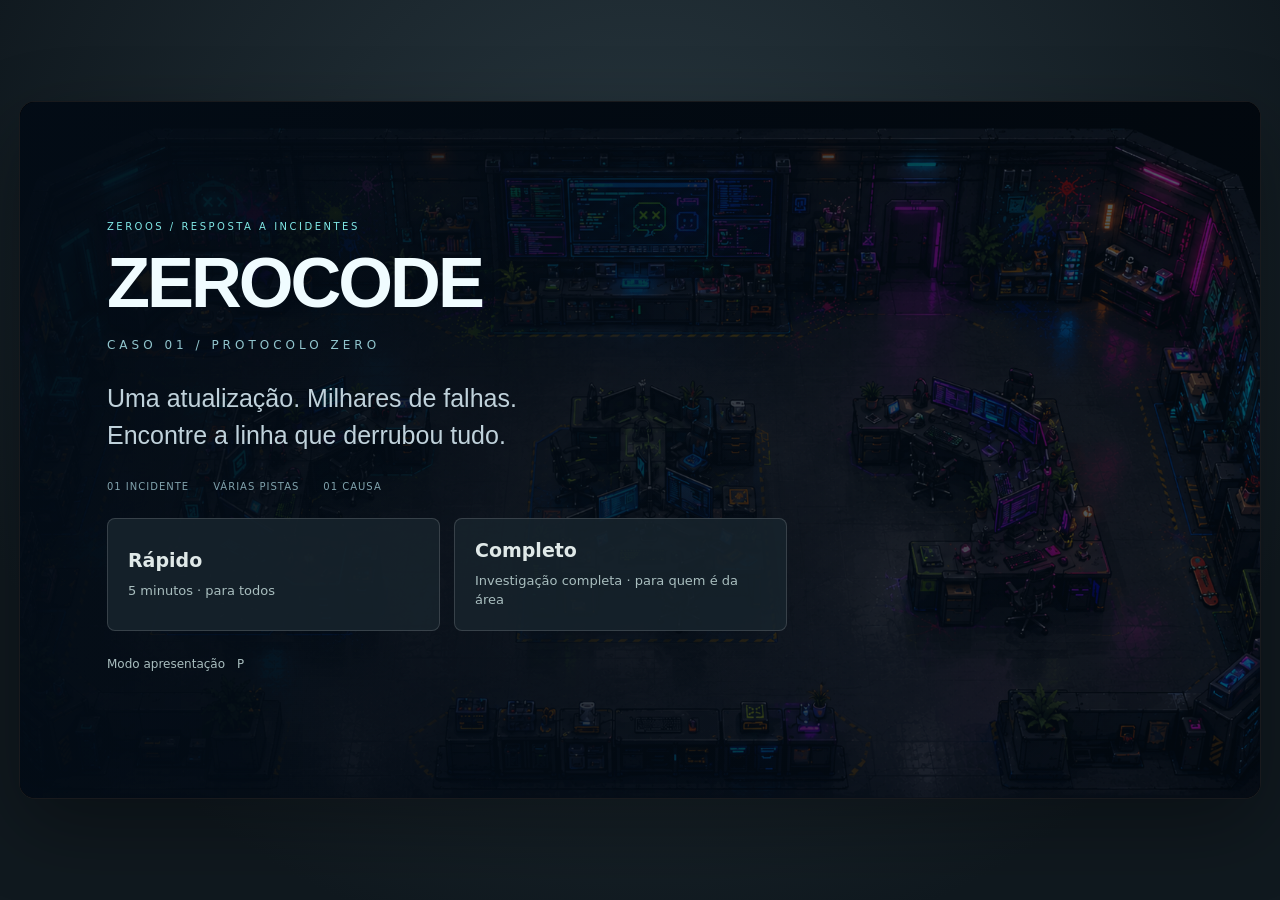
==== commit 5e19d8ce: "Tarefa M1: modos de jogo (Rápido, Completo, Apresentação) com metas e salas por modo" ====
--- a/index.html
+++ b/index.html
@@ -9,6 +9,7 @@
   <link rel="stylesheet" href="ui/phone.css" />
   <link rel="stylesheet" href="ui/pixel-hud.css" />
   <link rel="stylesheet" href="ui/manager.css" />
+  <link rel="stylesheet" href="ui/secret-door.css" />
   <link rel="stylesheet" href="ui/nexus.css" />
   <link rel="stylesheet" href="ui/pause-charcoal.css" />
   <link rel="stylesheet" href="ui/final-conversation.css" />
@@ -27,7 +28,12 @@
       <div class="overlay-box">
         <div class="eyebrow">ZEROOS / RESPOSTA A INCIDENTES</div><h1 class="title-neon">ZEROCODE</h1>
         <p class="subtitle">CASO 01 / PROTOCOLO ZERO</p>
-        <p class="intro-copy">Uma atualização. Milhares de falhas.<br>Encontre a linha que derrubou tudo.</p><div class="case-meta"><span>06 SETORES</span><span>11 EVIDÊNCIAS</span><span>01 CAUSA</span></div><button id="start-button" class="neon-button">INICIAR INVESTIGAÇÃO</button>
+        <p class="intro-copy">Uma atualização. Milhares de falhas.<br>Encontre a linha que derrubou tudo.</p><div class="case-meta"><span>01 INCIDENTE</span><span>VÁRIAS PISTAS</span><span>01 CAUSA</span></div>
+        <div class="mode-cards" role="group" aria-label="Escolha o modo de jogo">
+          <button type="button" class="mode-card" data-modo="rapido"><strong>Rápido</strong><span>5 minutos · para todos</span></button>
+          <button type="button" id="start-button" class="mode-card" data-modo="completo"><strong>Completo</strong><span>Investigação completa · para quem é da área</span></button>
+        </div>
+        <button type="button" class="mode-pitch" data-modo="pitch">Modo apresentação <kbd>P</kbd></button>
       </div>
     </div>
 
@@ -129,6 +135,7 @@
   <script src="data/clues.js"></script>
   <script src="data/missions.js"></script>
   <script src="data/code-missions.js"></script>
+  <script src="data/secret-door.js"></script>
 
   <!-- Engine -->
   <script src="engine/api.js"></script>
@@ -148,6 +155,8 @@
   <script src="engine/renderer.js"></script>
   <script src="engine/phone.js"></script>
   <script src="engine/game.js"></script>
+  <script src="engine/secret-door.js"></script>
+  <script src="engine/omega.js"></script>
 
   <script src="engine/os/window-manager.js"></script>
   <script src="engine/os/context-menu.js"></script>
@@ -164,6 +173,9 @@
   <script src="engine/os/apps/sobre.js"></script>
   <script src="engine/os/terminal-core.js"></script>
   <script src="engine/os/apps/terminal.js"></script>
+  <script src="engine/os/apps/cesar.js"></script>
+  <script src="engine/os/apps/git.js"></script>
+  <script src="engine/os/apps/pipeline.js"></script>
   <script src="engine/os/apps/wireshark-filter.js"></script>
   <script src="engine/os/apps/wireshark.js"></script>
   <script src="engine/nexus-result.js"></script>
--- a/style.css
+++ b/style.css
@@ -477,6 +477,16 @@
 @media(max-width:700px){#case-bar{padding:8px;gap:5px}#case-bar strong{font-size:9px}#case-bar button{font-size:9px;padding:6px}#case-bar .eyebrow{display:none}#hud{top:45px}.hud-panel{padding:5px;font-size:8px}#clue-alert{top:45px;max-width:210px}#minimap{padding:5px;max-width:95%}.minimap-room{font-size:7px;padding:3px}.minimap-title{display:none}.case-heading{padding:12px}.case-heading h2{font-size:19px}.case-content{padding:12px}.case-content pre{font-size:11px;padding:10px}.overlay-screen{padding:5%}.subtitle{margin:10px 0;font-size:9px}.intro-copy{margin:10px 0}.case-meta{margin:12px 0;gap:15px;font-size:8px}.neon-button{padding:10px 15px;font-size:11px}.briefing-text{font-size:12px}.alert-title{font-size:21px}.dialogue-text{font-size:14px}.evidence-grid{grid-template-columns:1fr}}
 @media(prefers-reduced-motion:reduce){*{transition:none!important;animation:none!important}}
 .case-window{min-height:0;max-height:100%;overflow:hidden}.case-content{min-height:0}.case-heading{flex-shrink:0}
+
+.mode-cards { display: grid; grid-template-columns: repeat(2, minmax(0, 1fr)); gap: 14px; }
+.mode-card { padding: 20px; border: 1px solid #ffffff26; border-radius: 8px; background: #17232ce6; color: #e0e9e8; text-align: left; cursor: pointer; font-family: inherit; }
+.mode-card strong { display: block; margin-bottom: 10px; font-size: 19px; }
+.mode-card span { display: block; font-size: 13px; line-height: 1.5; color: #a9bebf; }
+.mode-card:hover { background: #293840; border-color: #bad7d1; }
+.mode-pitch { margin-top: 18px; padding: 8px 0; background: transparent; border: 0; color: #a9bebf; font-family: inherit; font-size: 12px; cursor: pointer; }
+.mode-pitch:hover { color: #e0e9e8; }
+.mode-pitch kbd { margin-left: 8px; }
+@media(max-width:500px) { .mode-cards { grid-template-columns: 1fr; gap: 8px; } .mode-card { padding: 12px; } .mode-card strong { margin-bottom: 4px; } }
 
 /* Direção visual — luz difusa, superfícies foscas e sinalização discreta. */
 :root {
--- a/ui/secret-door.css
+++ b/ui/secret-door.css
@@ -0,0 +1,12 @@
+.secret-door-overlay{position:absolute;inset:0;z-index:150;display:grid;place-items:center;padding:20px;background:rgba(4,9,14,.86);box-sizing:border-box}
+.secret-door-card{box-sizing:border-box;width:min(440px,100%);max-height:100%;overflow:auto;display:flex;flex-direction:column;gap:12px;padding:28px;border:1px solid #708592;border-radius:8px;background:#121b23;color:#e5edf2;font:16px 'Segoe UI',sans-serif;box-shadow:0 16px 60px #0008}
+.secret-door-card h2{margin:0;font-size:18px;letter-spacing:1px}
+.secret-door-card p{margin:0;line-height:1.5}
+.secret-door-instruction{color:#b7c7d2}
+.secret-door-card label{font-size:14px}
+.secret-door-card input{box-sizing:border-box;width:100%;padding:10px;background:#09121a;color:#edf6ff;border:1px solid #708592;border-radius:4px;font:16px monospace}
+.secret-door-status{min-height:48px;color:#d8c69e}
+.secret-door-actions{display:flex;justify-content:flex-end;gap:12px;flex-wrap:wrap}
+.secret-door-card button{padding:10px 16px;border:1px solid #708592;border-radius:4px;background:#243543;color:#edf6ff;font:inherit;cursor:pointer}
+.secret-door-card button:disabled{opacity:.5;cursor:wait}
+.secret-door-card :focus-visible{outline:2px solid #b6e4ff;outline-offset:3px}
--- a/ui/nexus.css
+++ b/ui/nexus.css
@@ -19,6 +19,8 @@
 .nexus-panel{background:linear-gradient(120deg,#0b1926,#0b101a)}.nexus-option-icon svg{display:block;width:30px;height:30px}#result-screen.nexus-result .overlay-box{max-width:1100px;width:100%}
 #game-container:has(#decision-modal:not(.hidden)) #clue-alert,#game-container:has(#result-screen.nexus-result:not(.hidden)) #clue-alert{visibility:hidden}
 
+#decision-modal .nexus-option[data-option]{grid-template-columns:1fr}
+
 /* Same base image in both states: only the mouth changes, preventing sprite jitter. */
 .nexus-sprite{position:relative;aspect-ratio:2/3;background-image:url('../assets/nexus/daniel-open.png');background-size:100% 100%;background-position:center;max-width:38vh;margin-inline:auto}
 .nexus-sprite::after{content:'';position:absolute;inset:0;background:url('../assets/nexus/daniel-closed.png') center/100% 100% no-repeat;clip-path:polygon(30% 25%,44% 25%,44% 28.5%,30% 28.5%)}
--- a/ui/os-base.css
+++ b/ui/os-base.css
@@ -160,6 +160,14 @@
 #case-panel.pc-mode .case-content:has(.code-editor)>.code-output {flex:0 1 100px;min-height:40px}
 .case-content:has(.code-editor)>.code-status {position:static}
 .file-preview,.code-output,.files-details,.code-risk {user-select:text}
+/* Arquivos de desafios compartilham o editor, com rascunhos independentes. */
+#case-panel.pc-mode .case-content.code-multiple {position:relative;padding-left:160px}
+#case-panel.pc-mode .case-content.code-multiple:has(.code-password) {padding:20px 20px 20px 180px!important}
+.code-challenge-files {position:absolute;left:0;top:0;bottom:0;width:160px;overflow:auto;background:var(--os-panel);border-right:1px solid var(--os-border);color:var(--os-text)}
+.code-challenge-files strong {display:block;padding:12px;font-size:13px}
+.code-challenge-files button {display:block;width:100%;padding:10px 12px;text-align:left;overflow-wrap:anywhere;border:0;border-radius:0;background:transparent;color:var(--os-text)}
+.code-challenge-files button:hover,.code-challenge-files button[aria-pressed="true"] {background:var(--os-hover)}
+@media(max-width:650px){#case-panel.pc-mode .case-content.code-multiple {padding-left:112px}#case-panel.pc-mode .case-content.code-multiple:has(.code-password) {padding-left:132px!important}.code-challenge-files {width:112px}}
 /* Explorer selection metadata and read-only document apps. */
 .files-path button {width:auto;height:20px;padding:0 3px;border:0;background:transparent;vertical-align:top}
 .explorer-modern .files-layout {grid-template-rows:minmax(0,1fr) auto}
--- a/ui/zeroos-apps.css
+++ b/ui/zeroos-apps.css
@@ -9,6 +9,17 @@
 .terminal-command {margin:8px 0 0}.terminal-prompt {display:flex;flex-wrap:wrap;white-space:pre-wrap;overflow-wrap:anywhere}
 .terminal-input {flex:1;min-width:120px;width:0;border:0;border-radius:0;background:var(--os-panel);color:var(--os-text);font:inherit;padding:0 2px}
 .terminal-input:focus-visible {outline:1px solid var(--os-text);outline-offset:2px}
+.zero-app-window>.wm-body.zero-app-cesar {padding:16px;overflow:auto;user-select:text}
+.zero-app-cesar p {margin:0 0 12px}
+.zero-app-cesar label {display:block;font-weight:600}
+.zero-app-cesar textarea {display:block;box-sizing:border-box;width:100%;margin:6px 0 12px;resize:vertical;border:1px solid var(--os-text);border-radius:3px;background:var(--os-panel);color:var(--os-text);padding:8px;font:14px/1.5 Consolas,'Courier New',monospace}
+.cesar-controls {display:flex;align-items:center;flex-wrap:wrap;gap:8px;margin-bottom:12px}
+.cesar-controls select,.cesar-controls button {border:1px solid var(--os-text);border-radius:3px;background:var(--os-panel);color:var(--os-text);padding:5px 10px;font:inherit}
+.cesar-controls button:disabled {opacity:.5}
+.zero-app-cesar :is(textarea,select,button):focus-visible {outline:2px solid var(--os-text);outline-offset:2px}
+.cesar-alphabet {overflow:auto}
+.cesar-alphabet table {border-collapse:collapse;font:14px/1.5 Consolas,'Courier New',monospace}
+.cesar-alphabet th,.cesar-alphabet td {border:1px solid var(--os-text);padding:4px 7px;text-align:center}
 .zero-app-window>.wm-body.zero-app-wireshark {display:flex;flex-direction:column;min-height:0;padding:8px;gap:6px;user-select:text}
 .wireshark-filter {display:flex;gap:6px;margin:0}
 .wireshark-filter input {flex:1;min-width:0;height:30px;box-sizing:border-box;border:2px solid #287a39;border-radius:3px;background:var(--os-panel);color:var(--os-text);padding:3px 8px;font:inherit}
@@ -30,3 +41,31 @@
 .wireshark-bytes h3 {margin:0 0 4px;font-size:12px;font-weight:600}
 .wireshark-thought {margin:0;padding:6px;border:1px solid var(--os-text);font-size:14px}
 @media(max-width:700px){.wireshark-panels {grid-template-columns:1fr;height:170px;grid-template-rows:1fr 1fr}}
+.zero-app-window>.wm-body.zero-app-git {padding:12px;overflow:auto;user-select:text}
+.zero-app-git h2 {margin:0 0 10px;font-size:18px}.zero-app-git h3 {font-size:14px;overflow-wrap:anywhere}
+.zero-app-git button,.zero-app-git select {border:1px solid var(--os-text);border-radius:3px;background:var(--os-panel);color:var(--os-text);padding:6px 10px;font:inherit;cursor:pointer}
+.zero-app-git button:disabled {opacity:.6;cursor:default}
+.zero-app-git :is(button,select):focus-visible {outline:2px solid var(--os-text);outline-offset:2px}
+.git-tabs {display:flex;gap:6px;flex-wrap:wrap;margin-bottom:12px}
+.git-tabs button[aria-pressed=true],.git-list button[aria-pressed=true] {background:var(--os-text);color:var(--os-panel)}
+.git-content {display:flex;align-items:flex-start;gap:12px}.git-list {width:30%;min-width:140px;display:grid;gap:5px}
+.git-list button {text-align:left;overflow-wrap:anywhere}.git-detail {flex:1;min-width:0}
+.git-diff,.git-blame {overflow:auto;border:1px solid var(--os-text);margin:8px 0}
+.zero-app-git .git-line,.git-blame pre {display:block;box-sizing:border-box;margin:0;padding:5px 8px;min-width:100%;width:max-content;border:0;border-radius:0;text-align:left;white-space:pre;font:13px/1.5 Consolas,'Courier New',monospace}
+.zero-app-git .git-adicionada {background:#e0f3e4;color:#174b28}.zero-app-git .git-removida {background:#fbe3e3;color:#712525}
+.zero-app-git .git-contexto {background:var(--os-panel);color:var(--os-text)}
+.zero-app-git .git-line[aria-pressed=true] {box-shadow:inset 4px 0 #174c86,inset 0 0 0 2px #174c86;font-weight:700}
+.git-status {min-height:1.5em}
+@media(max-width:700px){.git-content {flex-direction:column}.git-list {width:100%}.git-detail {width:100%}}
+.zero-app-window>.wm-body.zero-app-pipeline {padding:12px;overflow:auto;user-select:text}
+.zero-app-pipeline h2 {margin:0 0 10px;font-size:18px}
+.zero-app-pipeline button {border:1px solid var(--os-text);border-radius:3px;background:var(--os-panel);color:var(--os-text);padding:6px 10px;font:inherit;cursor:pointer}
+.zero-app-pipeline button:disabled {opacity:.6;cursor:default}
+.pipeline-tabs {display:flex;gap:6px;flex-wrap:wrap;margin-bottom:12px}
+.pipeline-tabs button[aria-pressed=true] {background:var(--os-text);color:var(--os-panel)}
+.pipeline-run {border:1px solid var(--os-text);padding:8px;margin-bottom:8px}.pipeline-run p {margin:3px 0;overflow-wrap:anywhere}
+.pipeline-log {padding:8px;border:1px solid var(--os-text);white-space:pre-wrap;overflow-wrap:anywhere;font:13px/1.5 Consolas,'Courier New',monospace}
+.zero-app-pipeline label {display:block;font-weight:600}
+.zero-app-pipeline textarea {display:block;box-sizing:border-box;width:100%;margin:6px 0 12px;resize:vertical;border:1px solid var(--os-text);border-radius:3px;background:var(--os-panel);color:var(--os-text);padding:8px;font:14px/1.5 Consolas,'Courier New',monospace}
+.zero-app-pipeline :is(button,textarea):focus-visible {outline:2px solid var(--os-text);outline-offset:2px}
+.pipeline-status {min-height:1.5em}
--- a/ui/flags.css
+++ b/ui/flags.css
@@ -15,3 +15,15 @@
 #dialogue-modal.cyber-dialogue.flag-memory { z-index:260;background:rgba(0,0,0,.65); }
 #hud { aspect-ratio:1.18; }
 @media(max-height:570px) { #hud { height:218px; } }
+/* Perguntas do incidente no dossiê. */
+.dossier-tabs{display:flex;flex-wrap:wrap;gap:8px;margin-bottom:20px}
+.dossier-tabs button,.incident-question button{padding:10px 14px;border:1px solid #62f2ff;background:#12232d;color:#e0e9e8;cursor:pointer}
+.dossier-tabs button[aria-pressed="true"]{background:#254450;border-color:#9ee8be}
+.incident-question{padding:16px;margin-bottom:14px;border:1px solid #49606c;background:#12232d;color:#e0e9e8}
+.incident-question h3{margin:0 0 12px;font-size:16px}
+.incident-question p{line-height:1.5}
+.incident-question form{display:flex;flex-wrap:wrap;align-items:end;gap:12px}
+.incident-question label{display:flex;flex:1;min-width:180px;flex-direction:column;gap:6px}
+.incident-question input,.incident-question select{padding:10px;border:1px solid #78929e;background:#081820;color:#e0e9e8;font:inherit;width:100%;box-sizing:border-box}
+.incident-question button:disabled{opacity:.6;cursor:default}
+.dossier-tabs button:focus-visible,.incident-question :focus-visible{outline:2px solid #9ee8be;outline-offset:3px}
